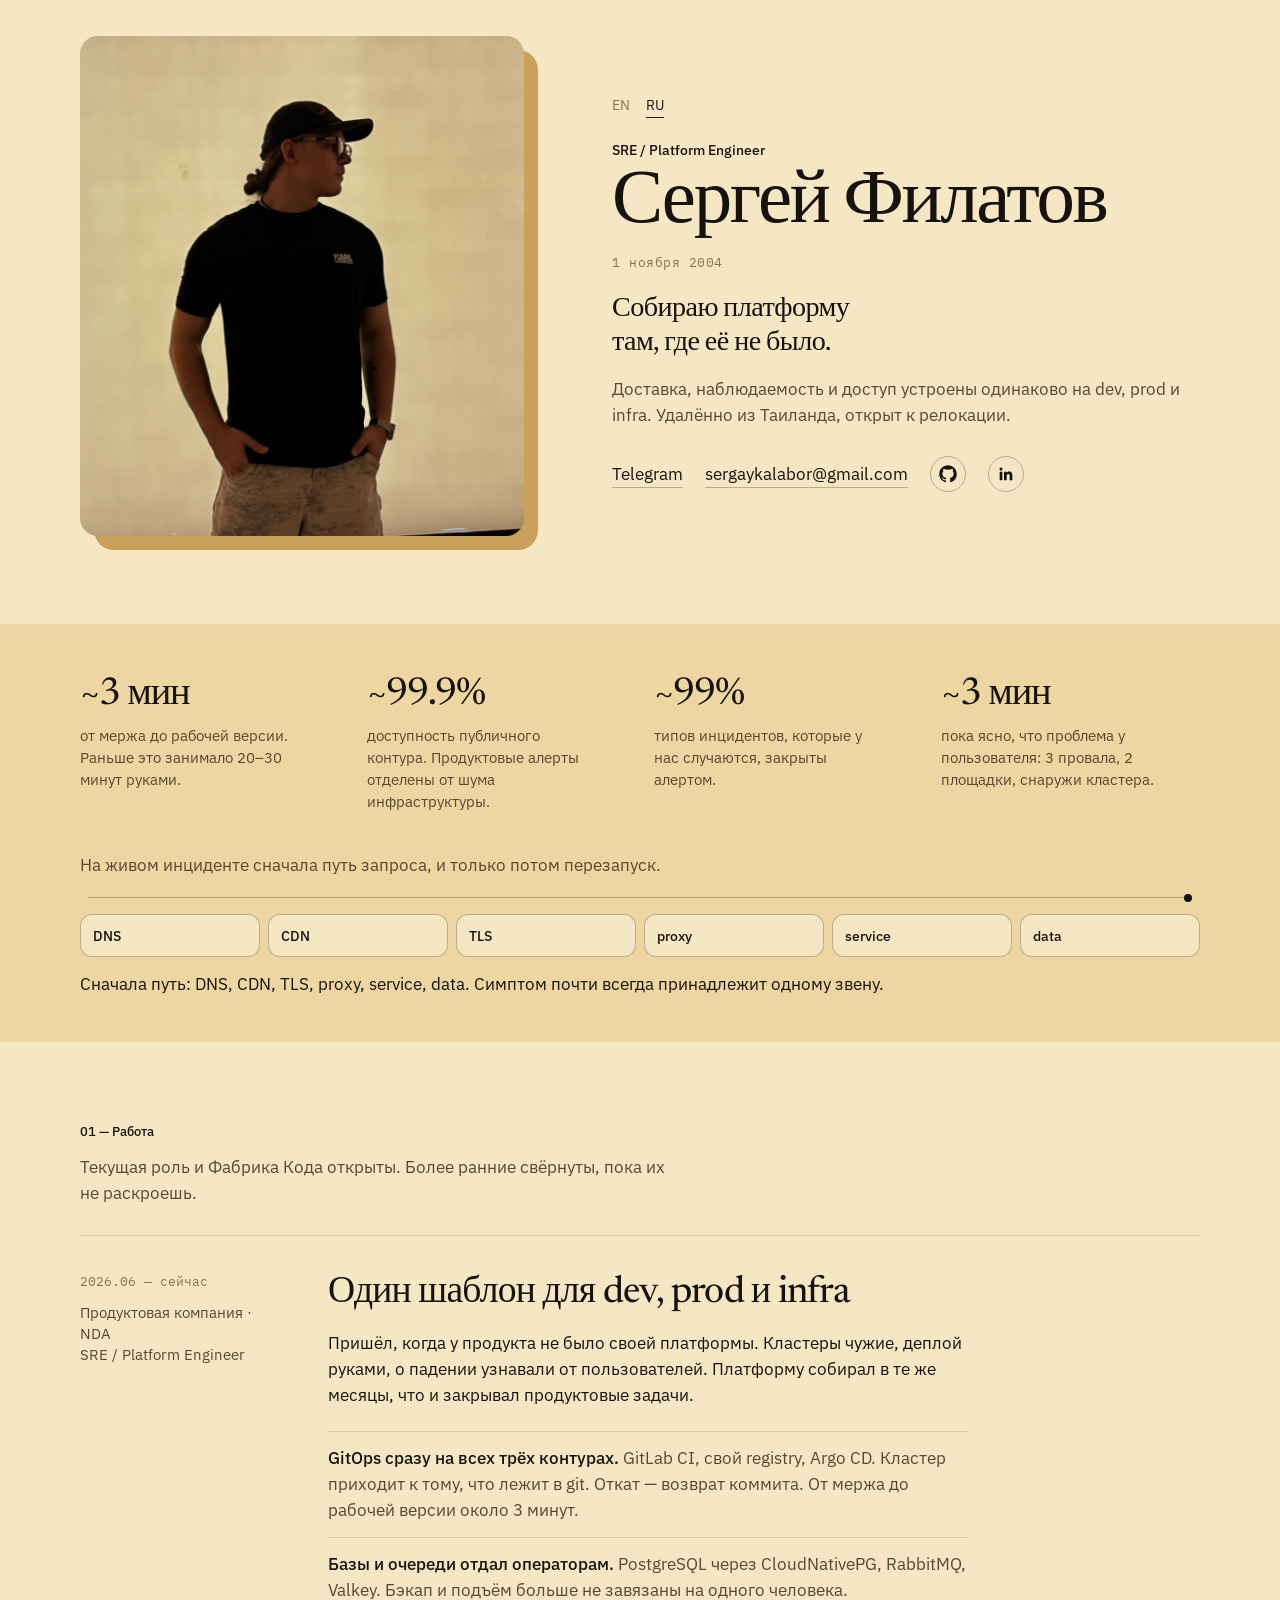
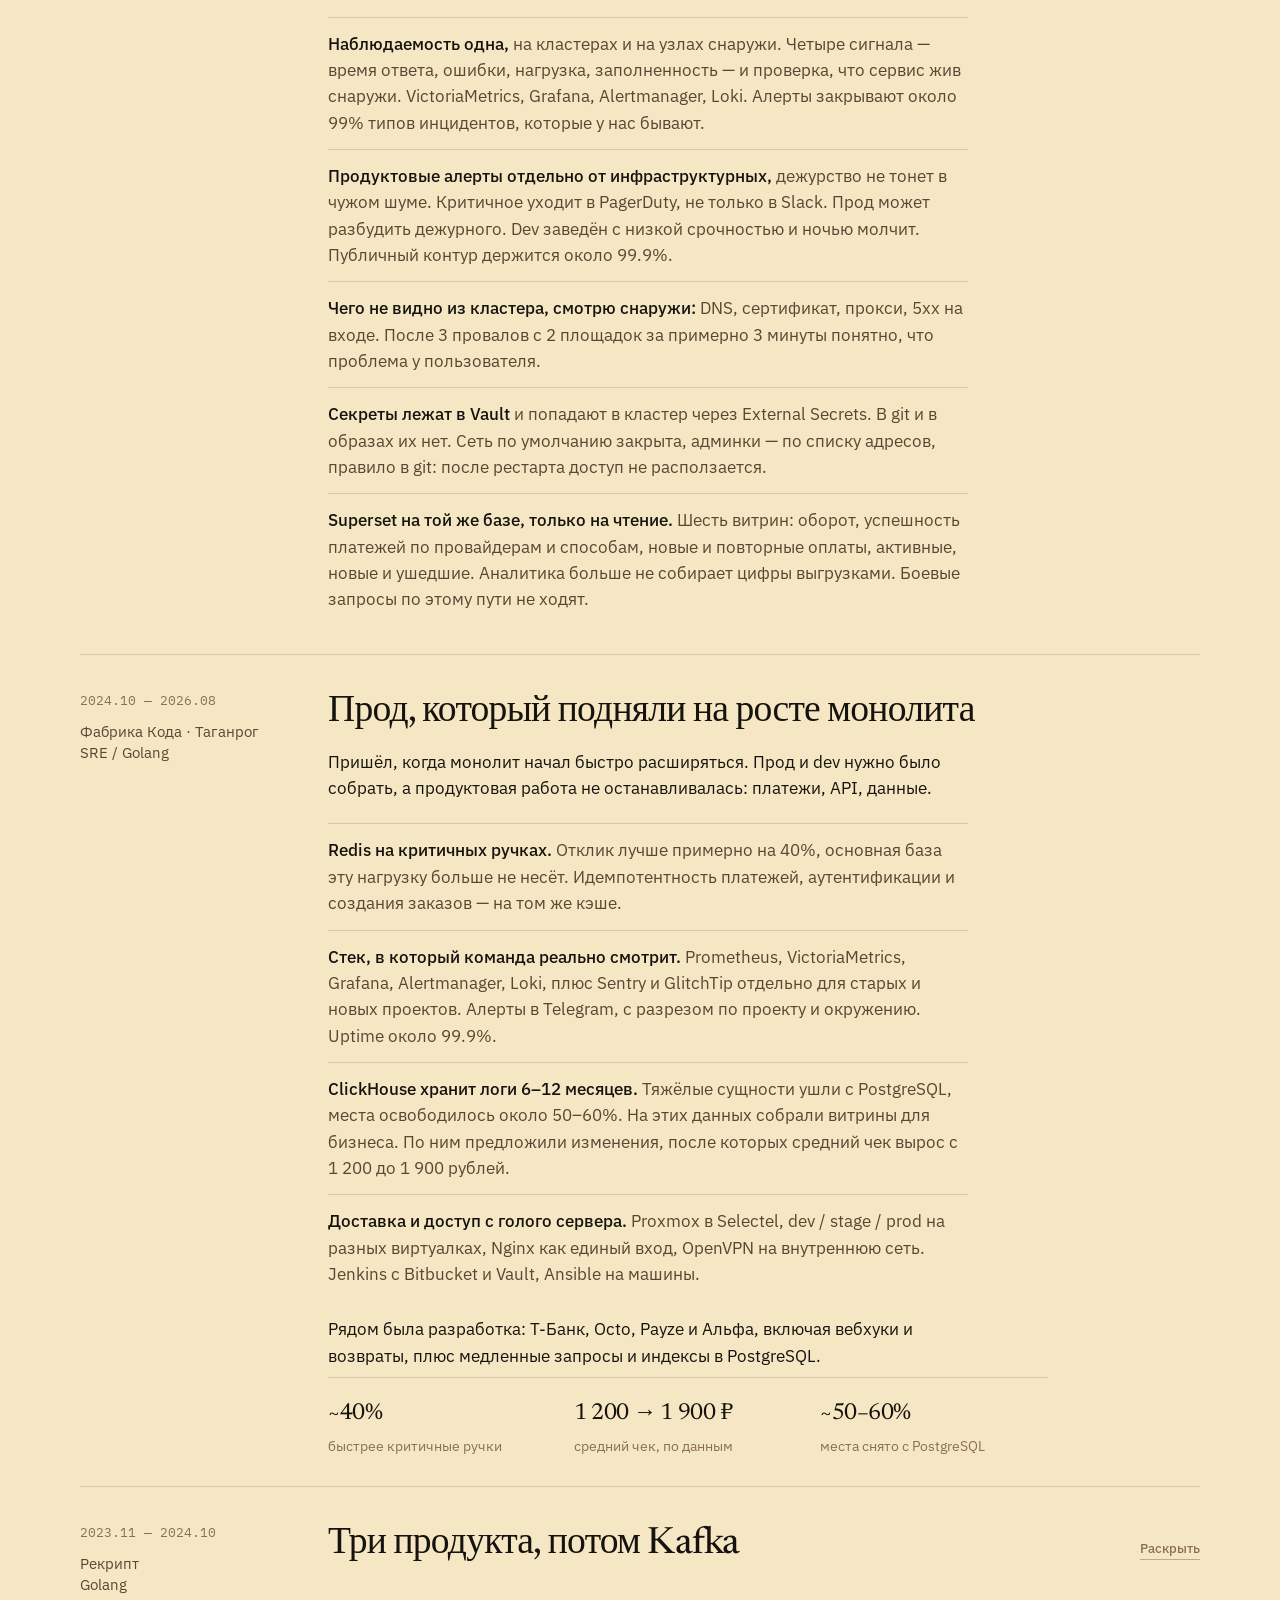
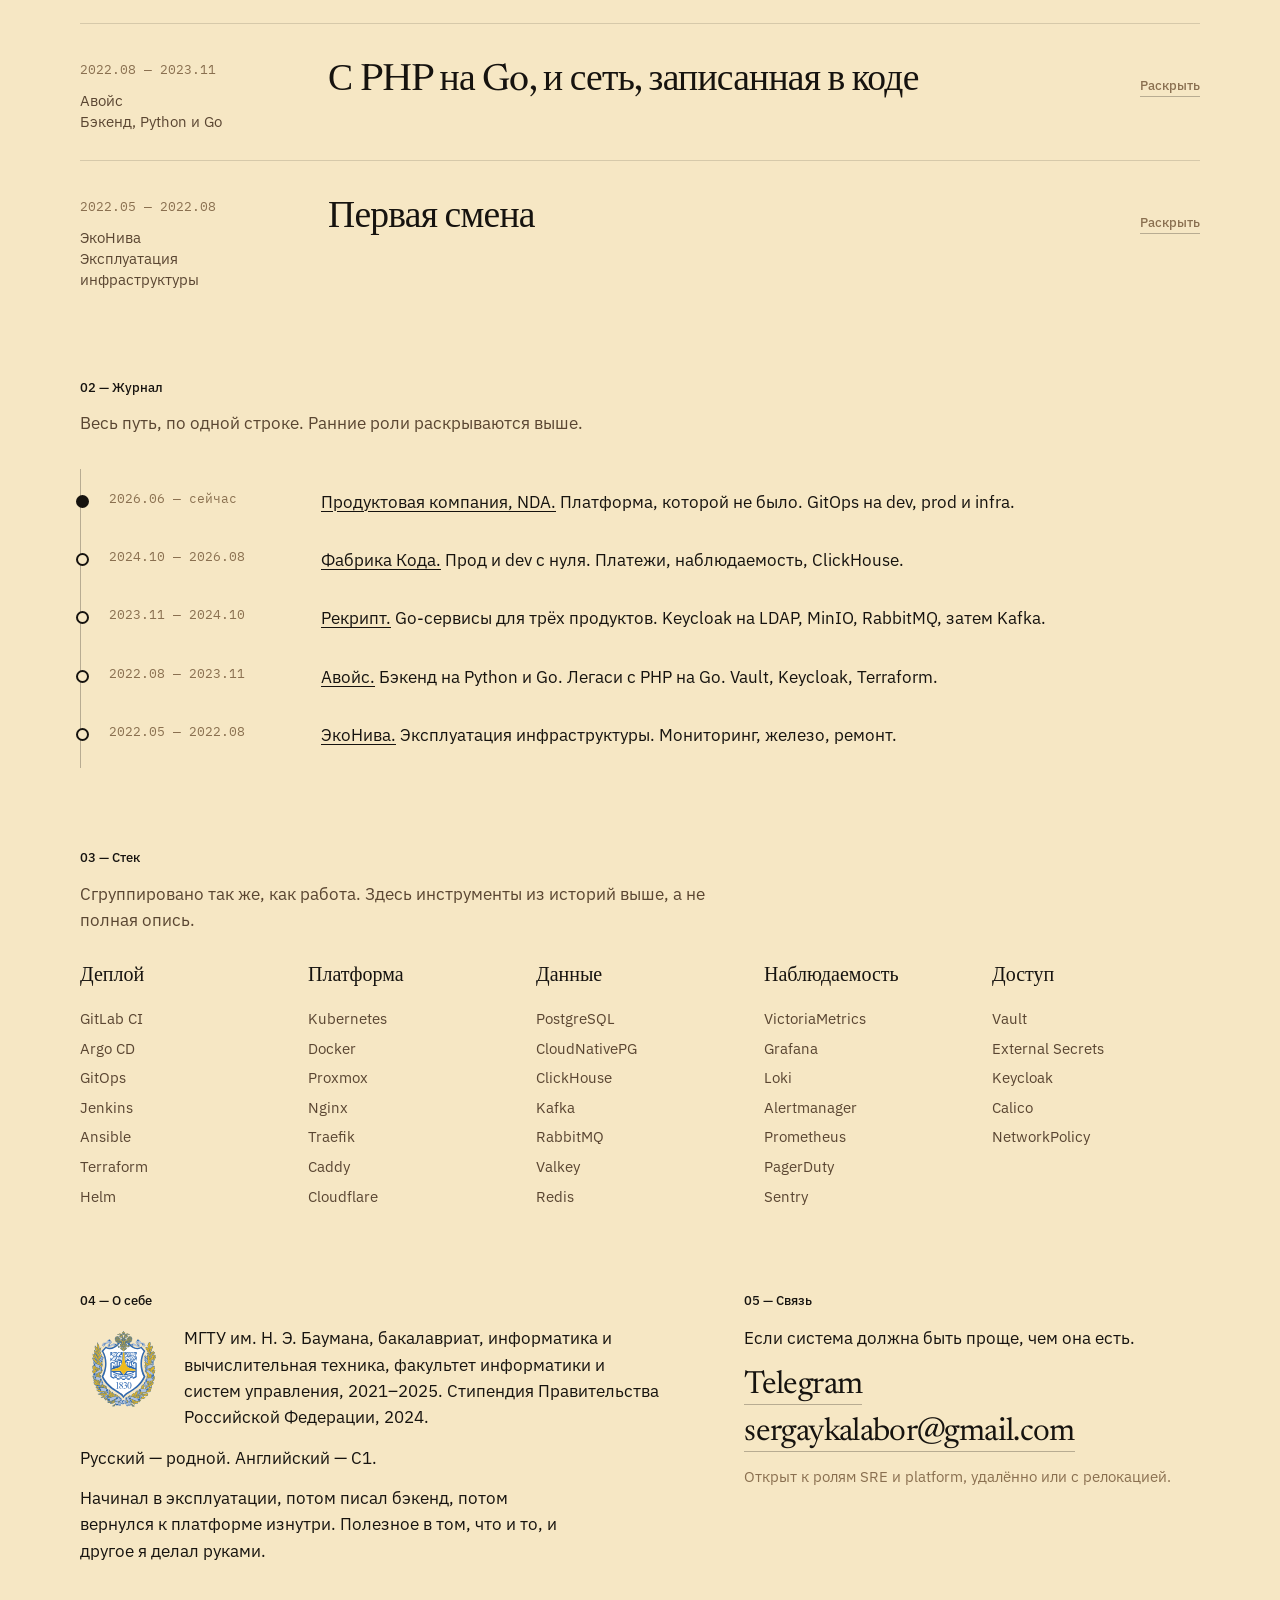
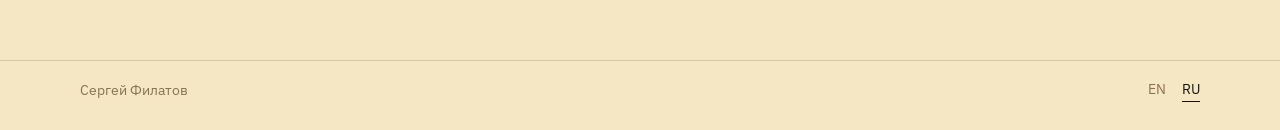
==== ru/index.html @ 4b96bc31 "feat: publish the personal site Replace the old tic-tac-toe page with the EN and RU landing." ====
<!DOCTYPE html>
<html lang="ru">
<head>
  <meta charset="utf-8">
  <meta name="viewport" content="width=device-width, initial-scale=1">
  <title>Сергей Филатов — SRE / Platform Engineer</title>
  <meta name="description" content="Сергей Филатов собирает платформу там, где её не было. Доставка, наблюдаемость и доступ устроены одинаково на dev, prod и infra.">
  <meta name="theme-color" content="#f6e7c4">
  <meta name="author" content="Сергей Филатов">
  <link rel="alternate" hreflang="ru" href="./">
  <link rel="alternate" hreflang="en" href="../">
  <link rel="alternate" hreflang="x-default" href="../">
  <meta property="og:title" content="Сергей Филатов — SRE / Platform Engineer">
  <meta property="og:description" content="Собираю платформу там, где её не было. Доставка, наблюдаемость и доступ устроены одинаково на dev, prod и infra.">
  <meta property="og:type" content="profile">
  <meta property="og:locale" content="ru_RU">
  <meta property="og:locale:alternate" content="en_US">
  <link rel="icon" href="../favicon.svg" type="image/svg+xml">
  <link rel="preconnect" href="https://fonts.googleapis.com">
  <link rel="preconnect" href="https://fonts.gstatic.com" crossorigin>
  <link href="https://fonts.googleapis.com/css2?family=IBM+Plex+Mono:wght@400;500&family=IBM+Plex+Sans:wght@400;500&family=Newsreader:opsz,wght@6..72,400;6..72,500&display=swap" rel="stylesheet">
  <link rel="stylesheet" href="../css/site.css">
  <script type="application/ld+json">
  {
    "@context": "https://schema.org",
    "@type": "Person",
    "name": "Сергей Филатов",
    "alternateName": "Sergei Filatov",
    "jobTitle": "SRE / Platform Engineer",
    "email": "mailto:sergaykalabor@gmail.com",
    "homeLocation": "Таиланд",
    "birthDate": "2004-11-01",
    "knowsLanguage": ["ru", "en"],
    "sameAs": [
      "https://t.me/Sergayka",
      "https://github.com/Sergayka",
      "https://www.linkedin.com/in/sergei-filatov-12a789446/"
    ],
    "alumniOf": {
      "@type": "CollegeOrUniversity",
      "name": "МГТУ им. Н. Э. Баумана"
    }
  }
  </script>
</head>
<body>
  <a class="skip" href="#content">К содержанию</a>

  <main id="content">
    <div class="wrap">
      <section class="hero">
        <figure class="portrait">
          <img src="../img/portrait.jpg" alt="Сергей Филатов" width="910" height="1024">
        </figure>
        <div class="intro">
          <nav class="locales" aria-label="Язык">
            <a href="../" hreflang="en" lang="en">EN</a>
            <a href="./" hreflang="ru" lang="ru" aria-current="page">RU</a>
          </nav>
          <p class="role">SRE / Platform Engineer</p>
          <h1>Сергей Филатов</h1>
          <p class="born">1 ноября 2004</p>
          <p class="sentence">Собираю платформу там, где её не было.</p>
          <p class="dek">Доставка, наблюдаемость и доступ устроены одинаково на dev, prod и infra. Удалённо из Таиланда, открыт к релокации.</p>
          <p class="hero-links">
            <a href="https://t.me/Sergayka" rel="me">Telegram</a>
            <a href="mailto:sergaykalabor@gmail.com" rel="me">sergaykalabor@gmail.com</a>
            <a class="icon-link" href="https://github.com/Sergayka" rel="me" aria-label="GitHub">
              <svg viewBox="0 0 24 24" width="20" height="20" aria-hidden="true"><path fill="currentColor" d="M12 1.5C6.2 1.5 1.5 6.2 1.5 12c0 4.64 3.01 8.57 7.18 9.96.53.1.72-.23.72-.51 0-.25-.01-1.08-.02-1.96-2.92.63-3.54-1.24-3.54-1.24-.48-1.21-1.17-1.53-1.17-1.53-.96-.65.07-.64.07-.64 1.06.07 1.62 1.09 1.62 1.09.94 1.61 2.47 1.15 3.07.88.1-.68.37-1.15.67-1.41-2.33-.27-4.78-1.17-4.78-5.19 0-1.15.41-2.09 1.08-2.82-.11-.27-.47-1.34.1-2.79 0 0 .89-.28 2.9 1.08a10.1 10.1 0 0 1 5.28 0c2.01-1.36 2.9-1.08 2.9-1.08.57 1.45.21 2.52.1 2.79.67.73 1.08 1.67 1.08 2.82 0 4.03-2.46 4.92-4.8 5.18.38.33.71.97.71 1.96 0 1.41-.01 2.55-.01 2.9 0 .28.19.61.73.5A10.52 10.52 0 0 0 22.5 12C22.5 6.2 17.8 1.5 12 1.5Z"/></svg>
            </a>
            <a class="icon-link" href="https://www.linkedin.com/in/sergei-filatov-12a789446/" rel="me" aria-label="LinkedIn">
              <svg viewBox="0 0 24 24" width="18" height="18" aria-hidden="true"><path fill="currentColor" d="M20.45 20.45h-3.55v-5.57c0-1.33-.03-3.04-1.85-3.04-1.85 0-2.14 1.45-2.14 2.94v5.67H9.35V9h3.41v1.56h.05c.48-.9 1.64-1.85 3.37-1.85 3.6 0 4.27 2.37 4.27 5.46v6.28zM5.34 7.43a2.06 2.06 0 1 1 0-4.13 2.06 2.06 0 0 1 0 4.13zM7.12 20.45H3.56V9h3.56v11.45z"/></svg>
            </a>
          </p>
        </div>
      </section>
    </div>

    <section class="band">
      <div class="wrap">
        <dl class="signals">
          <div>
            <dt>~3 мин</dt>
            <dd>от мержа до рабочей версии. Раньше это занимало 20–30 минут руками.</dd>
          </div>
          <div>
            <dt>~99.9%</dt>
            <dd>доступность публичного контура. Продуктовые алерты отделены от шума инфраструктуры.</dd>
          </div>
          <div>
            <dt>~99%</dt>
            <dd>типов инцидентов, которые у нас случаются, закрыты алертом.</dd>
          </div>
          <div>
            <dt>~3 мин</dt>
            <dd>пока ясно, что проблема у пользователя: 3 провала, 2 площадки, снаружи кластера.</dd>
          </div>
        </dl>

        <section class="path" data-rail aria-labelledby="path-label">
        <p class="path-label" id="path-label">На живом инциденте сначала путь запроса, и только потом перезапуск.</p>
        <div class="track" aria-hidden="true"><span class="packet"></span></div>
        <div class="hops">
          <button type="button" data-hop="Имя не резолвится или резолвится не туда.">DNS</button>
          <button type="button" data-hop="Кэш устарел, или файла на узле CDN не было.">CDN</button>
          <button type="button" data-hop="Сертификат, протокол или рукопожатие.">TLS</button>
          <button type="button" data-hop="5xx на входе, ещё до сервиса.">proxy</button>
          <button type="button" data-hop="Сам процесс.">service</button>
          <button type="button" data-hop="Запрос, диск или очередь.">data</button>
        </div>
        <p class="path-note" data-note data-default="Сначала путь: DNS, CDN, TLS, proxy, service, data. Симптом почти всегда принадлежит одному звену.">Сначала путь: DNS, CDN, TLS, proxy, service, data. Симптом почти всегда принадлежит одному звену.</p>
        </section>
      </div>
    </section>

    <div class="wrap">
      <section class="section" id="work" aria-labelledby="work-title">
        <h2 id="work-title">01 — Работа</h2>
        <p class="lead">Текущая роль и Фабрика Кода открыты. Более ранние свёрнуты, пока их не раскроешь.</p>

        <article class="case" id="platform">
          <div class="case-meta">
            <p class="case-index">2026.06 — сейчас</p>
            <p class="company">Продуктовая компания · NDA<br>SRE / Platform Engineer</p>
          </div>
          <div class="prose">
            <h3>Один шаблон для dev, prod и infra</h3>
            <p>Пришёл, когда у продукта не было своей платформы. Кластеры чужие, деплой руками, о падении узнавали от пользователей. Платформу собирал в те же месяцы, что и закрывал продуктовые задачи.</p>
            <ul class="outcomes">
              <li><strong>GitOps сразу на всех трёх контурах.</strong> GitLab CI, свой registry, Argo CD. Кластер приходит к тому, что лежит в git. Откат — возврат коммита. От мержа до рабочей версии около 3 минут.</li>
              <li><strong>Базы и очереди отдал операторам.</strong> PostgreSQL через CloudNativePG, RabbitMQ, Valkey. Бэкап и подъём больше не завязаны на одного человека.</li>
              <li><strong>Наблюдаемость одна,</strong> на кластерах и на узлах снаружи. Четыре сигнала — время ответа, ошибки, нагрузка, заполненность — и проверка, что сервис жив снаружи. VictoriaMetrics, Grafana, Alertmanager, Loki. Алерты закрывают около 99% типов инцидентов, которые у нас бывают.</li>
              <li><strong>Продуктовые алерты отдельно от инфраструктурных,</strong> дежурство не тонет в чужом шуме. Критичное уходит в PagerDuty, не только в Slack. Прод может разбудить дежурного. Dev заведён с низкой срочностью и ночью молчит. Публичный контур держится около 99.9%.</li>
              <li><strong>Чего не видно из кластера, смотрю снаружи:</strong> DNS, сертификат, прокси, 5xx на входе. После 3 провалов с 2 площадок за примерно 3 минуты понятно, что проблема у пользователя.</li>
              <li><strong>Секреты лежат в Vault</strong> и попадают в кластер через External Secrets. В git и в образах их нет. Сеть по умолчанию закрыта, админки — по списку адресов, правило в git: после рестарта доступ не расползается.</li>
              <li><strong>Superset на той же базе, только на чтение.</strong> Шесть витрин: оборот, успешность платежей по провайдерам и способам, новые и повторные оплаты, активные, новые и ушедшие. Аналитика больше не собирает цифры выгрузками. Боевые запросы по этому пути не ходят.</li>
            </ul>
          </div>
        </article>

        <article class="case" id="fabrika">
          <div class="case-meta">
            <p class="case-index">2024.10 — 2026.08</p>
            <p class="company">Фабрика Кода · Таганрог<br>SRE / Golang</p>
          </div>
          <div class="prose">
            <h3>Прод, который подняли на росте монолита</h3>
            <p>Пришёл, когда монолит начал быстро расширяться. Прод и dev нужно было собрать, а продуктовая работа не останавливалась: платежи, API, данные.</p>
              <ul class="outcomes">
                <li><strong>Redis на критичных ручках.</strong> Отклик лучше примерно на 40%, основная база эту нагрузку больше не несёт. Идемпотентность платежей, аутентификации и создания заказов — на том же кэше.</li>
                <li><strong>Стек, в который команда реально смотрит.</strong> Prometheus, VictoriaMetrics, Grafana, Alertmanager, Loki, плюс Sentry и GlitchTip отдельно для старых и новых проектов. Алерты в Telegram, с разрезом по проекту и окружению. Uptime около 99.9%.</li>
                <li><strong>ClickHouse хранит логи 6–12 месяцев.</strong> Тяжёлые сущности ушли с PostgreSQL, места освободилось около 50–60%. На этих данных собрали витрины для бизнеса. По ним предложили изменения, после которых средний чек вырос с 1&nbsp;200 до 1&nbsp;900 рублей.</li>
                <li><strong>Доставка и доступ с голого сервера.</strong> Proxmox в Selectel, dev / stage / prod на разных виртуалках, Nginx как единый вход, OpenVPN на внутреннюю сеть. Jenkins с Bitbucket и Vault, Ansible на машины.</li>
              </ul>
              <p>Рядом была разработка: Т-Банк, Octo, Payze и Альфа, включая вебхуки и возвраты, плюс медленные запросы и индексы в PostgreSQL.</p>
              <ul class="results">
                <li><b>~40%</b><span>быстрее критичные ручки</span></li>
                <li><b>1&nbsp;200 → 1&nbsp;900 ₽</b><span>средний чек, по данным</span></li>
                <li><b>~50–60%</b><span>места снято с PostgreSQL</span></li>
              </ul>
          </div>
        </article>

        <article class="case" id="rekript">
          <div class="case-meta">
            <p class="case-index">2023.11 — 2024.10</p>
            <p class="company">Рекрипт<br>Golang</p>
          </div>
          <details class="fold">
            <summary><h3>Три продукта, потом Kafka</h3></summary>
            <div class="prose">
              <p>Год на бэкенде трёх продуктов сразу. Сервисы были новые, и связь между ними пришлось растить вместе с нагрузкой.</p>
              <ul class="outcomes">
                <li><strong>REST API с нуля</strong> на Gin, сами сервисы на net/http. MongoDB и PostgreSQL, через миграции.</li>
                <li><strong>Keycloak на LDAP:</strong> партнёрам и филиалам нужен был свой доступ.</li>
                <li><strong>Docker, затем Kubernetes.</strong> Файлы и бинарники в MinIO.</li>
                <li><strong>Шина начиналась с RabbitMQ.</strong> С ростом продукта её перевели на Kafka.</li>
              </ul>
            </div>
          </details>
        </article>

        <article class="case" id="avoice">
          <div class="case-meta">
            <p class="case-index">2022.08 — 2023.11</p>
            <p class="company">Авойс<br>Бэкенд, Python и Go</p>
          </div>
          <details class="fold">
            <summary><h3>С PHP на Go, и сеть, записанная в коде</h3></summary>
            <div class="prose">
              <p>Бэкенд на проектах компании, и первый раз, когда инфраструктуру описали, а не собирали руками.</p>
              <ul class="outcomes">
                <li><strong>Django и FastAPI,</strong> и перевод легаси с PHP на Go.</li>
                <li><strong>С Redis на Valkey</strong> для кэша и очередей, где важна задержка. Быстрее примерно на 15%.</li>
                <li><strong>Vault для секретов. Keycloak</strong> как единый вход во внутренние инструменты: ELK, GitLab, Vault.</li>
                <li><strong>Grafana и Prometheus</strong> на проде и деве. Схема в Terraform: изолированные сети, балансировщик, горячий резерв.</li>
              </ul>
            </div>
          </details>
        </article>

        <article class="case" id="ekoniva">
          <div class="case-meta">
            <p class="case-index">2022.05 — 2022.08</p>
            <p class="company">ЭкоНива<br>Эксплуатация инфраструктуры</p>
          </div>
          <details class="fold">
            <summary><h3>Первая смена</h3></summary>
            <div class="prose">
              <p>Четыре месяца в эксплуатации, до бэкенда. Работа была про железо и мониторинг.</p>
              <ul class="outcomes">
                <li><strong>Смотрел за инфраструктурой</strong> и разбирал, что именно ломается.</li>
                <li><strong>Обслуживал оборудование,</strong> поднимал его после сбоев и участвовал в проектах модернизации.</li>
              </ul>
            </div>
          </details>
        </article>
      </section>

      <section class="section" id="record" aria-labelledby="record-title">
        <h2 id="record-title">02 — Журнал</h2>
        <p class="lead">Весь путь, по одной строке. Ранние роли раскрываются выше.</p>
        <ol class="log">
          <li class="now">
            <time datetime="2026-06">2026.06 — сейчас</time>
            <p><a href="#platform">Продуктовая компания, NDA.</a> Платформа, которой не было. GitOps на dev, prod и infra.</p>
          </li>
          <li>
            <time datetime="2024-10">2024.10 — 2026.08</time>
            <p><a href="#fabrika">Фабрика Кода.</a> Прод и dev с нуля. Платежи, наблюдаемость, ClickHouse.</p>
          </li>
          <li>
            <time datetime="2023-11">2023.11 — 2024.10</time>
            <p><a href="#rekript">Рекрипт.</a> Go-сервисы для трёх продуктов. Keycloak на LDAP, MinIO, RabbitMQ, затем Kafka.</p>
          </li>
          <li>
            <time datetime="2022-08">2022.08 — 2023.11</time>
            <p><a href="#avoice">Авойс.</a> Бэкенд на Python и Go. Легаси с PHP на Go. Vault, Keycloak, Terraform.</p>
          </li>
          <li>
            <time datetime="2022-05">2022.05 — 2022.08</time>
            <p><a href="#ekoniva">ЭкоНива.</a> Эксплуатация инфраструктуры. Мониторинг, железо, ремонт.</p>
          </li>
        </ol>
      </section>

      <section class="section" id="stack" aria-labelledby="stack-title">
        <h2 id="stack-title">03 — Стек</h2>
        <p class="lead">Сгруппировано так же, как работа. Здесь инструменты из историй выше, а не полная опись.</p>
        <div class="planes">
          <div>
            <h3>Деплой</h3>
            <ul>
              <li>GitLab CI</li>
              <li>Argo CD</li>
              <li>GitOps</li>
              <li>Jenkins</li>
              <li>Ansible</li>
              <li>Terraform</li>
              <li>Helm</li>
            </ul>
          </div>
          <div>
            <h3>Платформа</h3>
            <ul>
              <li>Kubernetes</li>
              <li>Docker</li>
              <li>Proxmox</li>
              <li>Nginx</li>
              <li>Traefik</li>
              <li>Caddy</li>
              <li>Cloudflare</li>
            </ul>
          </div>
          <div>
            <h3>Данные</h3>
            <ul>
              <li>PostgreSQL</li>
              <li>CloudNativePG</li>
              <li>ClickHouse</li>
              <li>Kafka</li>
              <li>RabbitMQ</li>
              <li>Valkey</li>
              <li>Redis</li>
            </ul>
          </div>
          <div>
            <h3>Наблюдаемость</h3>
            <ul>
              <li>VictoriaMetrics</li>
              <li>Grafana</li>
              <li>Loki</li>
              <li>Alertmanager</li>
              <li>Prometheus</li>
              <li>PagerDuty</li>
              <li>Sentry</li>
            </ul>
          </div>
          <div>
            <h3>Доступ</h3>
            <ul>
              <li>Vault</li>
              <li>External Secrets</li>
              <li>Keycloak</li>
              <li>Calico</li>
              <li>NetworkPolicy</li>
            </ul>
          </div>
        </div>
      </section>

      <section class="section split" id="about">
        <div class="about">
          <h2>04 — О себе</h2>
          <div class="school">
            <img src="../img/bmstu.svg" alt="" width="88" height="88">
            <p>МГТУ им. Н. Э. Баумана, бакалавриат, информатика и вычислительная техника, факультет информатики и систем управления, 2021–2025. Стипендия Правительства Российской Федерации, 2024.</p>
          </div>
          <p>Русский — родной. Английский — C1.</p>
          <p>Начинал в эксплуатации, потом писал бэкенд, потом вернулся к платформе изнутри. Полезное в том, что и то, и другое я делал руками.</p>
        </div>
        <div class="contact" id="contact">
          <h2>05 — Связь</h2>
          <p>Если система должна быть проще, чем она есть.</p>
          <p class="contact-links">
            <a href="https://t.me/Sergayka" rel="me">Telegram</a>
            <a href="mailto:sergaykalabor@gmail.com" rel="me">sergaykalabor@gmail.com</a>
          </p>
          <p class="quiet">Открыт к ролям SRE и platform, удалённо или с релокацией.</p>
        </div>
      </section>
    </div>
  </main>

  <footer class="foot">
    <div class="wrap foot-inner">
      <span>Сергей Филатов</span>
      <nav class="locales" aria-label="Язык">
        <a href="../" hreflang="en" lang="en">EN</a>
        <a href="./" hreflang="ru" lang="ru" aria-current="page">RU</a>
      </nav>
    </div>
  </footer>
  <script src="../js/site.js"></script>
</body>
</html>
---- css/site.css ----
:root {
  --bg: #f6e7c4;
  --band: #edd6a2;
  --ink: #16130f;
  --secondary: #5a4632;
  --tertiary: #8a7050;
  --line: rgba(22, 19, 15, 0.14);
  --line-strong: rgba(22, 19, 15, 0.28);
  --accent: #16130f;
  --accent-soft: #f3d48a;
  --shadow: #c9a15a;
  --serif: "Newsreader", "Iowan Old Style", Palatino, Georgia, serif;
  --sans: "IBM Plex Sans", "Segoe UI", sans-serif;
  --mono: "IBM Plex Mono", ui-monospace, "SF Mono", Menlo, monospace;
  --pad: clamp(20px, 4vw, 48px);
  --measure: 64ch;
  color-scheme: light;
}

* { box-sizing: border-box; }

html { scroll-behavior: smooth; }

body {
  margin: 0;
  background: var(--bg);
  color: var(--ink);
  font-family: var(--sans);
  font-size: 17px;
  line-height: 1.55;
  text-rendering: optimizeLegibility;
  -webkit-font-smoothing: antialiased;
}

::selection {
  background: #e7c56e;
  color: var(--ink);
}

img { max-width: 100%; }

a {
  color: inherit;
  text-decoration-thickness: 1px;
  text-underline-offset: 0.18em;
}

:focus-visible {
  outline: 2px solid var(--accent);
  outline-offset: 3px;
}

.skip {
  position: absolute;
  width: 1px;
  height: 1px;
  padding: 0;
  margin: -1px;
  overflow: hidden;
  clip: rect(0, 0, 0, 0);
  white-space: nowrap;
  border: 0;
}

.skip:focus,
.skip:focus-visible {
  position: fixed;
  top: 12px;
  left: 16px;
  z-index: 5;
  width: auto;
  height: auto;
  margin: 0;
  padding: 8px 12px;
  overflow: visible;
  clip: auto;
  background: var(--ink);
  color: var(--bg);
  text-decoration: none;
}

.wrap {
  width: min(1120px, calc(100% - 2 * var(--pad)));
  margin-inline: auto;
}

.hero {
  display: grid;
  grid-template-columns: minmax(280px, 460px) minmax(0, 1fr);
  gap: 40px 72px;
  align-items: center;
  padding: 36px 0 72px;
}

.portrait {
  margin: 0 16px 16px 0;
  position: relative;
}

.portrait::before {
  content: "";
  position: absolute;
  z-index: 0;
  inset: 14px -14px -14px 14px;
  background: var(--shadow);
  border-radius: 20px;
}

.portrait img {
  position: relative;
  z-index: 1;
  display: block;
  width: 100%;
  height: auto;
  border-radius: 18px;
}

.locales {
  display: flex;
  gap: 16px;
  font-size: 14px;
}

.locales a {
  color: var(--tertiary);
  text-decoration: none;
}

.locales a[aria-current="page"] {
  color: var(--accent);
  border-bottom: 1px solid var(--accent);
}

.role {
  margin: 22px 0 0;
  color: var(--accent);
  font-size: 14px;
  font-weight: 500;
}

h1 {
  margin: 6px 0 0;
  font-family: var(--serif);
  font-weight: 500;
  font-size: clamp(3.1rem, 6vw, 5.2rem);
  line-height: 0.96;
  letter-spacing: -0.03em;
  text-wrap: balance;
}

.born {
  margin: 12px 0 0;
  color: var(--tertiary);
  font-family: var(--mono);
  font-size: 0.82rem;
  letter-spacing: 0.04em;
}

.born + .sentence { margin-top: 18px; }

.sentence {
  max-width: 16em;
  margin: 22px 0 0;
  font-family: var(--serif);
  font-size: clamp(1.45rem, 2.2vw, 1.9rem);
  line-height: 1.22;
  letter-spacing: -0.02em;
  text-wrap: balance;
}

.dek {
  max-width: 38rem;
  margin: 16px 0 0;
  color: var(--secondary);
  font-size: 1.05rem;
  text-wrap: pretty;
}

.hero-links {
  display: flex;
  flex-wrap: wrap;
  align-items: center;
  gap: 10px 22px;
  margin: 28px 0 0;
}

.hero-links a {
  color: var(--accent);
  text-decoration: none;
  border-bottom: 1px solid var(--line-strong);
}

.hero-links a:hover { border-bottom-color: var(--accent); }

.hero-links a.icon-link {
  display: inline-flex;
  align-items: center;
  justify-content: center;
  width: 36px;
  height: 36px;
  border: 1px solid var(--line-strong);
  border-radius: 50%;
  color: var(--ink);
}

.hero-links a.icon-link:hover {
  background: var(--ink);
  border-color: var(--ink);
  color: var(--bg);
}

.band {
  background: var(--band);
  padding: 52px 0 44px;
}

.signals {
  display: grid;
  grid-template-columns: repeat(4, minmax(0, 1fr));
  gap: 28px;
  margin: 0;
}

.signals dt {
  font-family: var(--serif);
  font-size: clamp(1.8rem, 3vw, 2.4rem);
  font-weight: 450;
  letter-spacing: -0.03em;
  line-height: 1;
}

.signals dd {
  margin: 10px 0 0;
  max-width: 26ch;
  color: var(--secondary);
  font-size: 0.95rem;
  line-height: 1.45;
}

.path { margin-top: 40px; }

.path-label {
  margin: 0 0 16px;
  max-width: 40rem;
  color: var(--secondary);
}

.track {
  position: relative;
  height: 8px;
  margin: 0 8px 12px;
}

.track::before {
  content: "";
  position: absolute;
  left: 0;
  right: 0;
  top: 3px;
  height: 1px;
  background: var(--line-strong);
}

.packet {
  position: absolute;
  top: 0;
  left: 0;
  width: 8px;
  height: 8px;
  border-radius: 50%;
  background: var(--accent);
}

.hops {
  display: grid;
  grid-template-columns: repeat(6, minmax(0, 1fr));
  gap: 8px;
}

.hops button {
  appearance: none;
  text-align: left;
  background: var(--bg);
  color: var(--ink);
  border: 1px solid var(--line-strong);
  border-radius: 12px;
  padding: 12px 12px 11px;
  font-family: var(--sans);
  font-size: 14px;
  font-weight: 500;
  cursor: pointer;
}

.hops button:hover,
.hops button[aria-pressed="true"] {
  background: var(--accent-soft);
  border-color: var(--accent);
  color: var(--accent);
}

.path-note {
  min-height: 1.5em;
  margin: 14px 0 0;
  color: var(--ink);
}

.section { padding: 80px 0 0; }

.section h2 {
  margin: 0;
  color: var(--accent);
  font-family: var(--sans);
  font-size: 13px;
  font-weight: 500;
}

.lead {
  max-width: var(--measure);
  margin: 12px 0 0;
  color: var(--secondary);
  text-wrap: pretty;
}

.case {
  display: grid;
  grid-template-columns: 200px minmax(0, 1fr);
  gap: 28px 48px;
  padding: 36px 0 8px;
  margin-top: 28px;
  border-top: 1px solid var(--line);
  scroll-margin-top: 24px;
}

.case + .case { margin-top: 20px; }

.case-meta {
  position: sticky;
  top: 24px;
  align-self: start;
}

.case-index,
.case-meta p {
  margin: 0;
  color: var(--tertiary);
  font-family: var(--mono);
  font-size: 13px;
}

.case-meta .company {
  margin-top: 10px;
  color: var(--secondary);
  font-family: var(--sans);
  font-size: 15px;
  line-height: 1.4;
}

.case h3 {
  margin: 0;
  font-family: var(--serif);
  font-weight: 450;
  font-size: clamp(1.8rem, 3vw, 2.35rem);
  letter-spacing: -0.02em;
  line-height: 1.12;
  text-wrap: balance;
}

.fold summary {
  display: flex;
  align-items: baseline;
  justify-content: space-between;
  gap: 16px 24px;
  cursor: pointer;
  list-style: none;
}

.fold summary::-webkit-details-marker { display: none; }
.fold summary::marker { content: ""; }

.fold summary h3 {
  flex: 1;
  min-width: 0;
}

.fold summary::after {
  content: "Show";
  flex: none;
  font-family: var(--sans);
  font-size: 13px;
  font-weight: 500;
  letter-spacing: 0;
  color: var(--tertiary);
  border-bottom: 1px solid var(--line-strong);
}

.fold[open] summary::after { content: "Hide"; }

html[lang="ru"] .fold summary::after { content: "Раскрыть"; }
html[lang="ru"] .fold[open] summary::after { content: "Скрыть"; }

.fold .prose { padding-top: 4px; }

.case .prose p {
  margin: 16px 0 0;
  max-width: var(--measure);
  text-wrap: pretty;
}

.outcomes {
  margin: 22px 0 0;
  padding: 0;
  list-style: none;
  max-width: var(--measure);
}

.outcomes li {
  padding: 13px 0;
  border-top: 1px solid var(--line);
  color: var(--secondary);
  text-wrap: pretty;
}

.outcomes strong {
  color: var(--ink);
  font-weight: 500;
}

.results {
  display: grid;
  grid-template-columns: repeat(3, minmax(0, 1fr));
  gap: 18px;
  margin: 8px 0 0;
  padding: 18px 0 0;
  max-width: 720px;
  border-top: 1px solid var(--line);
  list-style: none;
}

.results b {
  display: block;
  font-family: var(--serif);
  font-weight: 450;
  font-size: 1.45rem;
  letter-spacing: -0.02em;
}

.results span {
  display: block;
  margin-top: 4px;
  color: var(--tertiary);
  font-size: 0.88rem;
}

.log {
  list-style: none;
  margin: 32px 0 0;
  padding: 4px 0 4px 28px;
  border-left: 1px solid var(--line-strong);
}

.log li {
  position: relative;
  display: grid;
  grid-template-columns: 12rem minmax(0, 1fr);
  gap: 20px;
  padding: 16px 0;
  scroll-margin-top: 24px;
}

.log li::before {
  content: "";
  position: absolute;
  left: -33px;
  top: 22px;
  width: 9px;
  height: 9px;
  border-radius: 50%;
  background: var(--bg);
  border: 2px solid var(--accent);
}

.log .now::before { background: var(--accent); }

.log time {
  font-family: var(--mono);
  font-size: 13px;
  color: var(--tertiary);
}

.log p { margin: 0; text-wrap: pretty; }

.log a { color: var(--accent); }

.planes {
  display: grid;
  grid-template-columns: repeat(5, minmax(0, 1fr));
  gap: 28px 20px;
  margin-top: 28px;
}

.planes h3 {
  margin: 0;
  font-family: var(--serif);
  font-size: 1.25rem;
  font-weight: 450;
}

.planes ul {
  list-style: none;
  margin: 12px 0 0;
  padding: 0;
}

.planes li {
  padding: 3px 0;
  color: var(--secondary);
  font-size: 0.95rem;
}

.split {
  display: grid;
  grid-template-columns: 1.15fr 0.85fr;
  gap: 48px;
  align-items: start;
  padding-bottom: 24px;
}

.about p,
.contact p { margin: 14px 0 0; }

.about p { max-width: 48ch; text-wrap: pretty; }

.school {
  display: flex;
  align-items: flex-start;
  gap: 16px;
  margin-top: 14px;
}

.school img {
  width: 88px;
  height: 88px;
  flex: none;
}

.school p { margin: 0; }

.contact-links {
  display: flex;
  flex-direction: column;
  align-items: flex-start;
  gap: 8px;
  margin-top: 16px;
  font-family: var(--serif);
  font-size: clamp(1.6rem, 3vw, 2rem);
  letter-spacing: -0.02em;
  line-height: 1.2;
}

.contact-links a {
  color: var(--accent);
  text-decoration: none;
  border-bottom: 1px solid var(--line-strong);
}

.contact-links a:hover { border-bottom-color: var(--accent); }

.quiet {
  color: var(--tertiary);
  font-size: 0.92rem;
}

.foot {
  margin-top: 72px;
  border-top: 1px solid var(--line);
}

.foot-inner {
  display: flex;
  justify-content: space-between;
  gap: 16px;
  align-items: center;
  padding: 18px 0 28px;
  color: var(--tertiary);
  font-size: 14px;
}

.foot .locales a { color: var(--tertiary); }
.foot .locales a[aria-current="page"] { color: var(--accent); }

@media (prefers-reduced-motion: no-preference) {
  .portrait img,
  .intro h1,
  .intro .sentence {
    animation: rise 0.7s ease both;
  }

  .intro .sentence { animation-delay: 0.08s; }

  .packet {
    animation: run 2.4s cubic-bezier(0.4, 0, 0.2, 1) 0.3s forwards;
  }
}

@media (prefers-reduced-motion: reduce) {
  html { scroll-behavior: auto; }
  .packet { left: 100%; transform: translateX(-100%); }
}

@keyframes rise {
  from { opacity: 0; transform: translateY(10px); }
  to { opacity: 1; transform: none; }
}

@keyframes run {
  from { left: 0; transform: translateX(0); }
  to { left: 100%; transform: translateX(-100%); }
}

@media (max-width: 980px) {
  .planes { grid-template-columns: 1fr 1fr; }
  .split { grid-template-columns: 1fr; gap: 48px; }
  .hops { grid-template-columns: repeat(3, minmax(0, 1fr)); }
  .track { display: none; }
}

@media (max-width: 800px) {
  .hero {
    grid-template-columns: 1fr;
    gap: 28px;
    padding: 20px 0 48px;
  }

  .portrait { max-width: 320px; }
  .portrait::before { inset: 12px -10px -12px 10px; }

  .signals,
  .results { grid-template-columns: 1fr 1fr; }

  .case,
  .log li { grid-template-columns: 1fr; gap: 8px; }

  .case-meta { position: static; }
  .section { padding-top: 56px; }
}

@media (max-width: 560px) {
  .planes { grid-template-columns: 1fr; }
  .foot-inner { flex-direction: column; align-items: flex-start; }
}

@media print {
  body { background: #fff; }
  .portrait::before { display: none; }
  a { text-decoration: underline; }
}
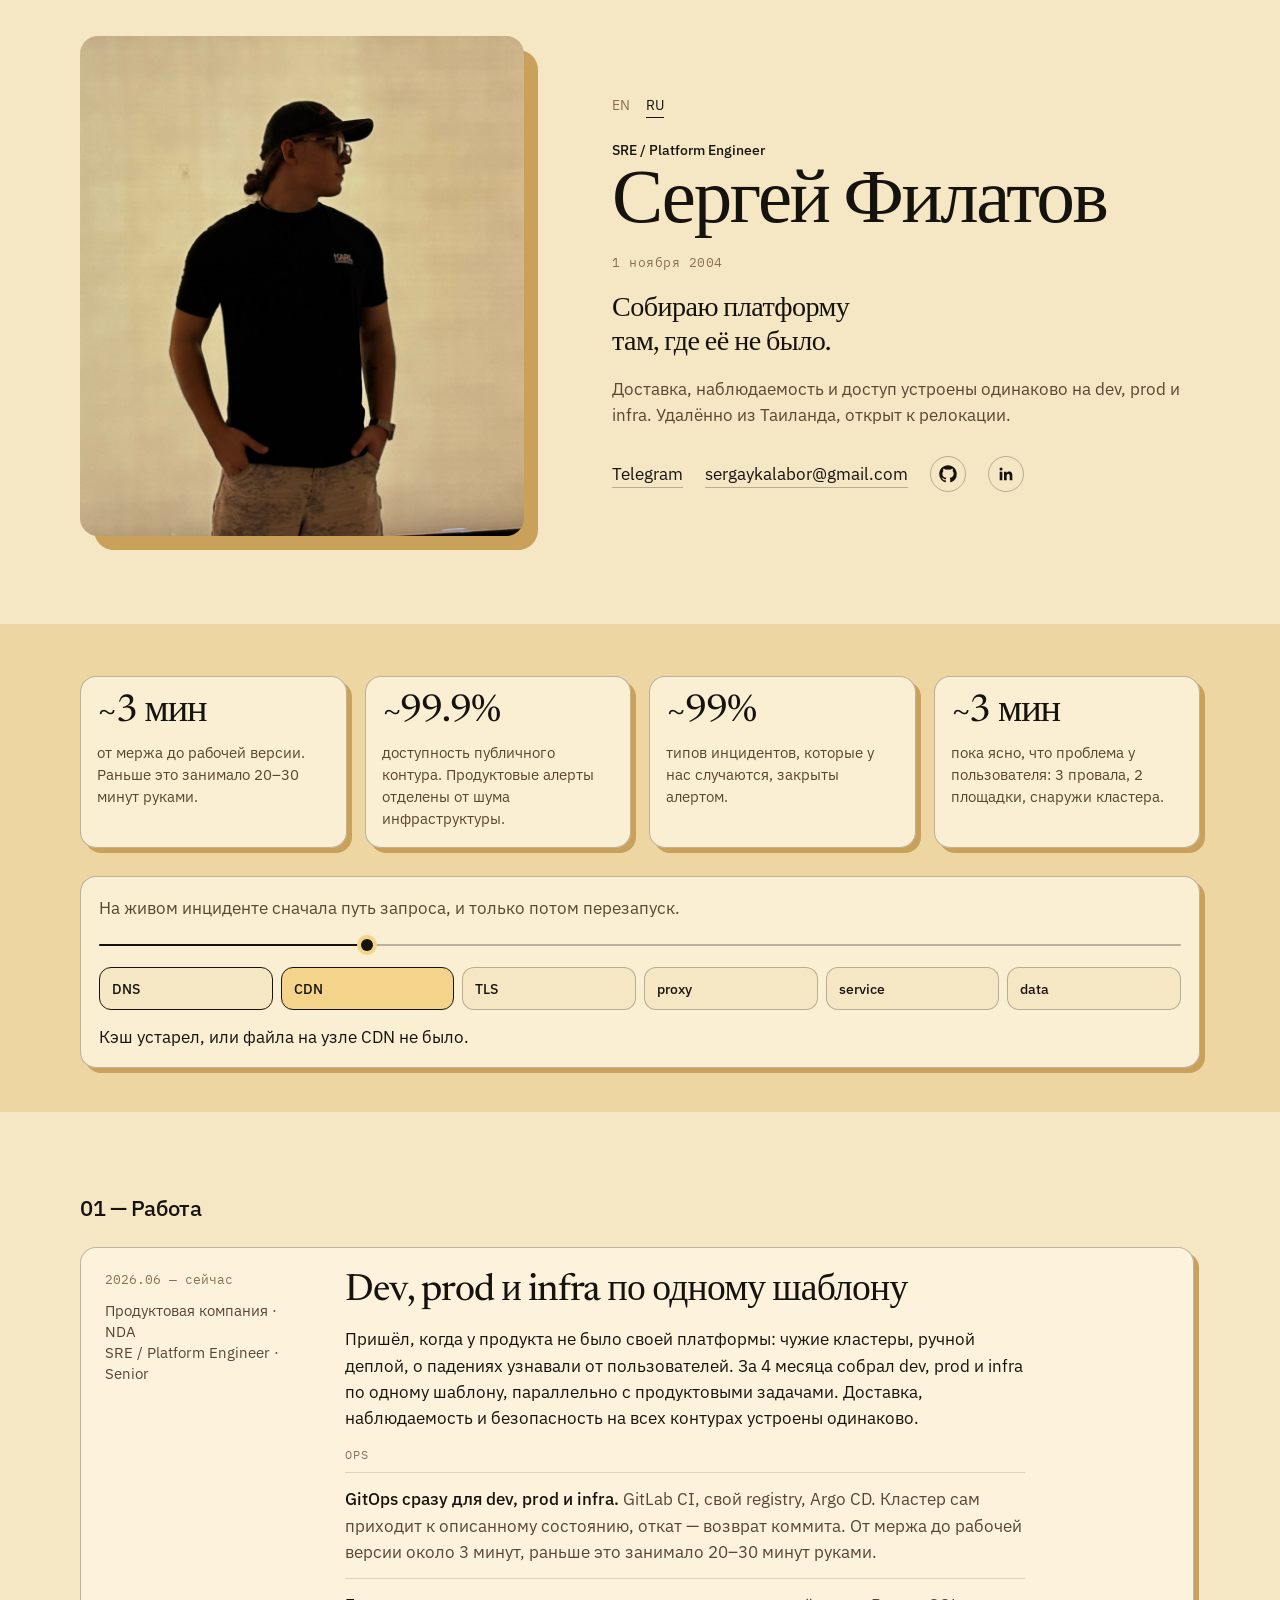
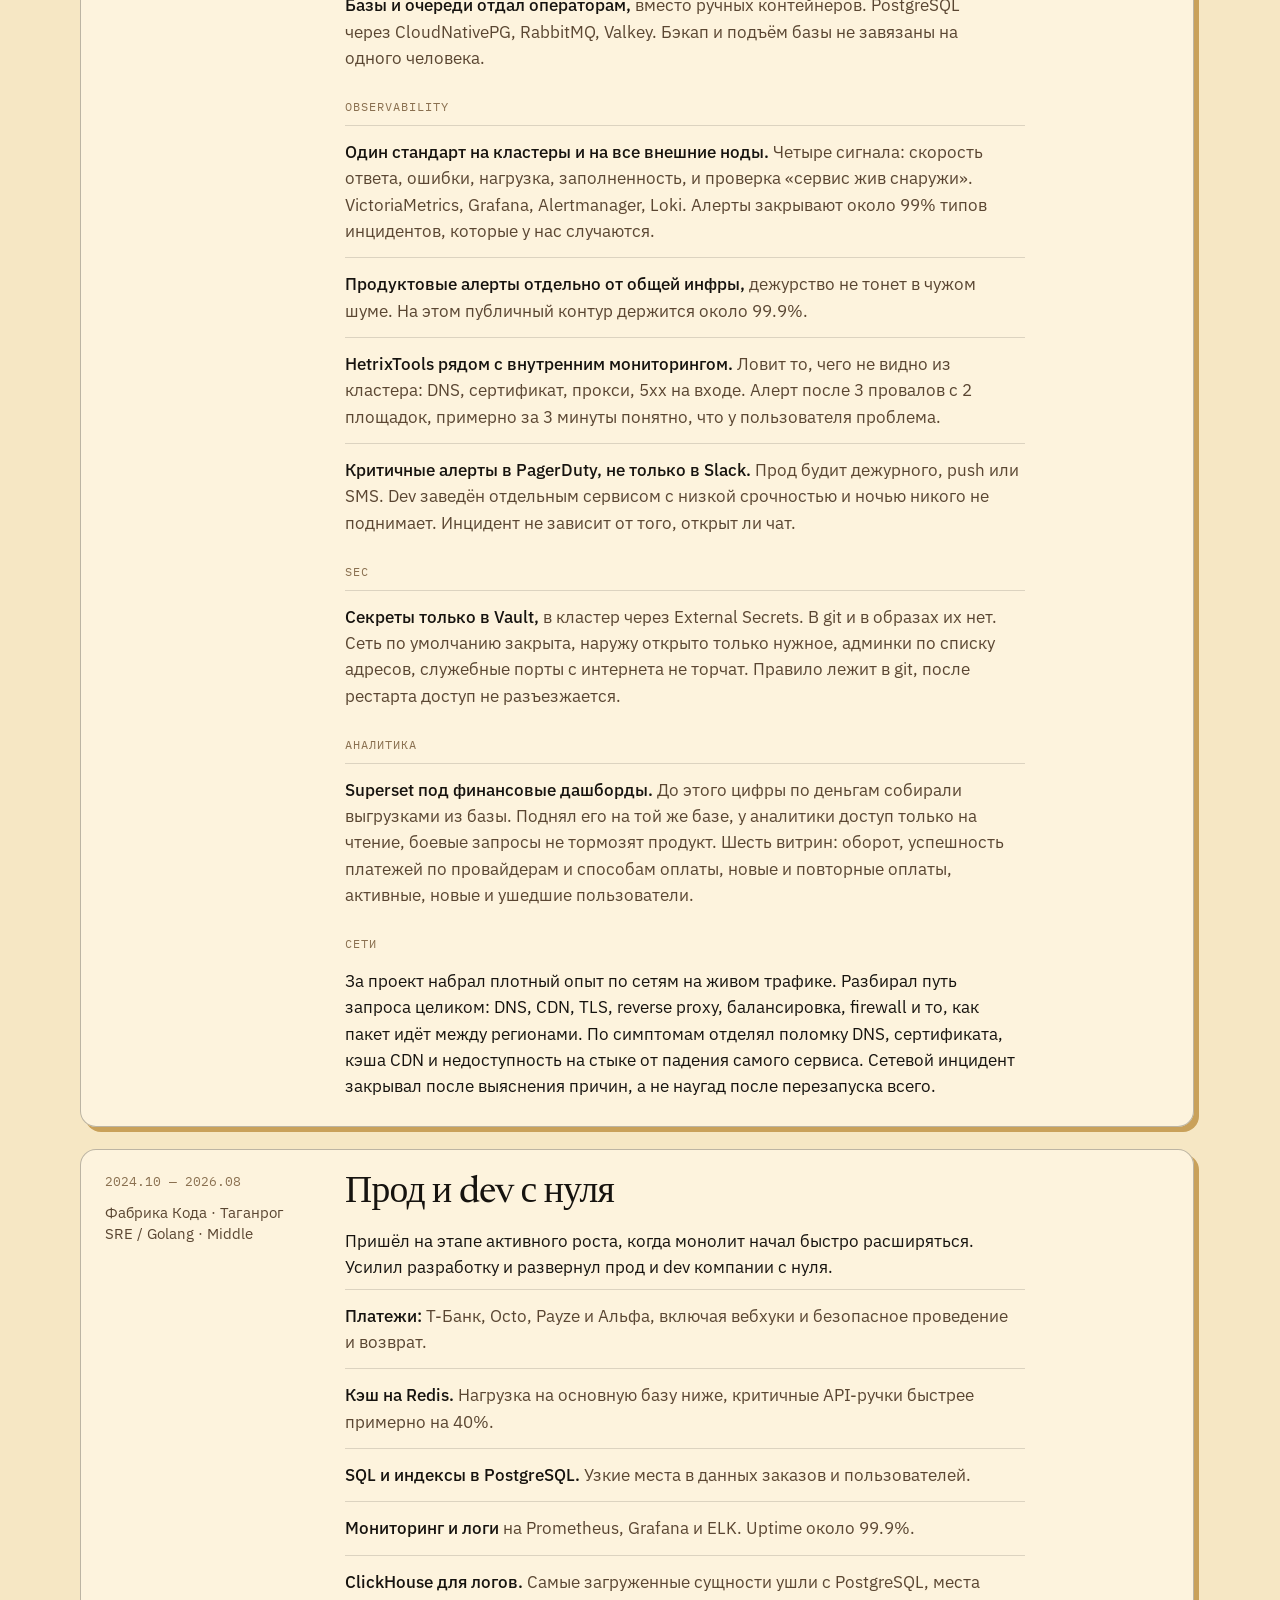
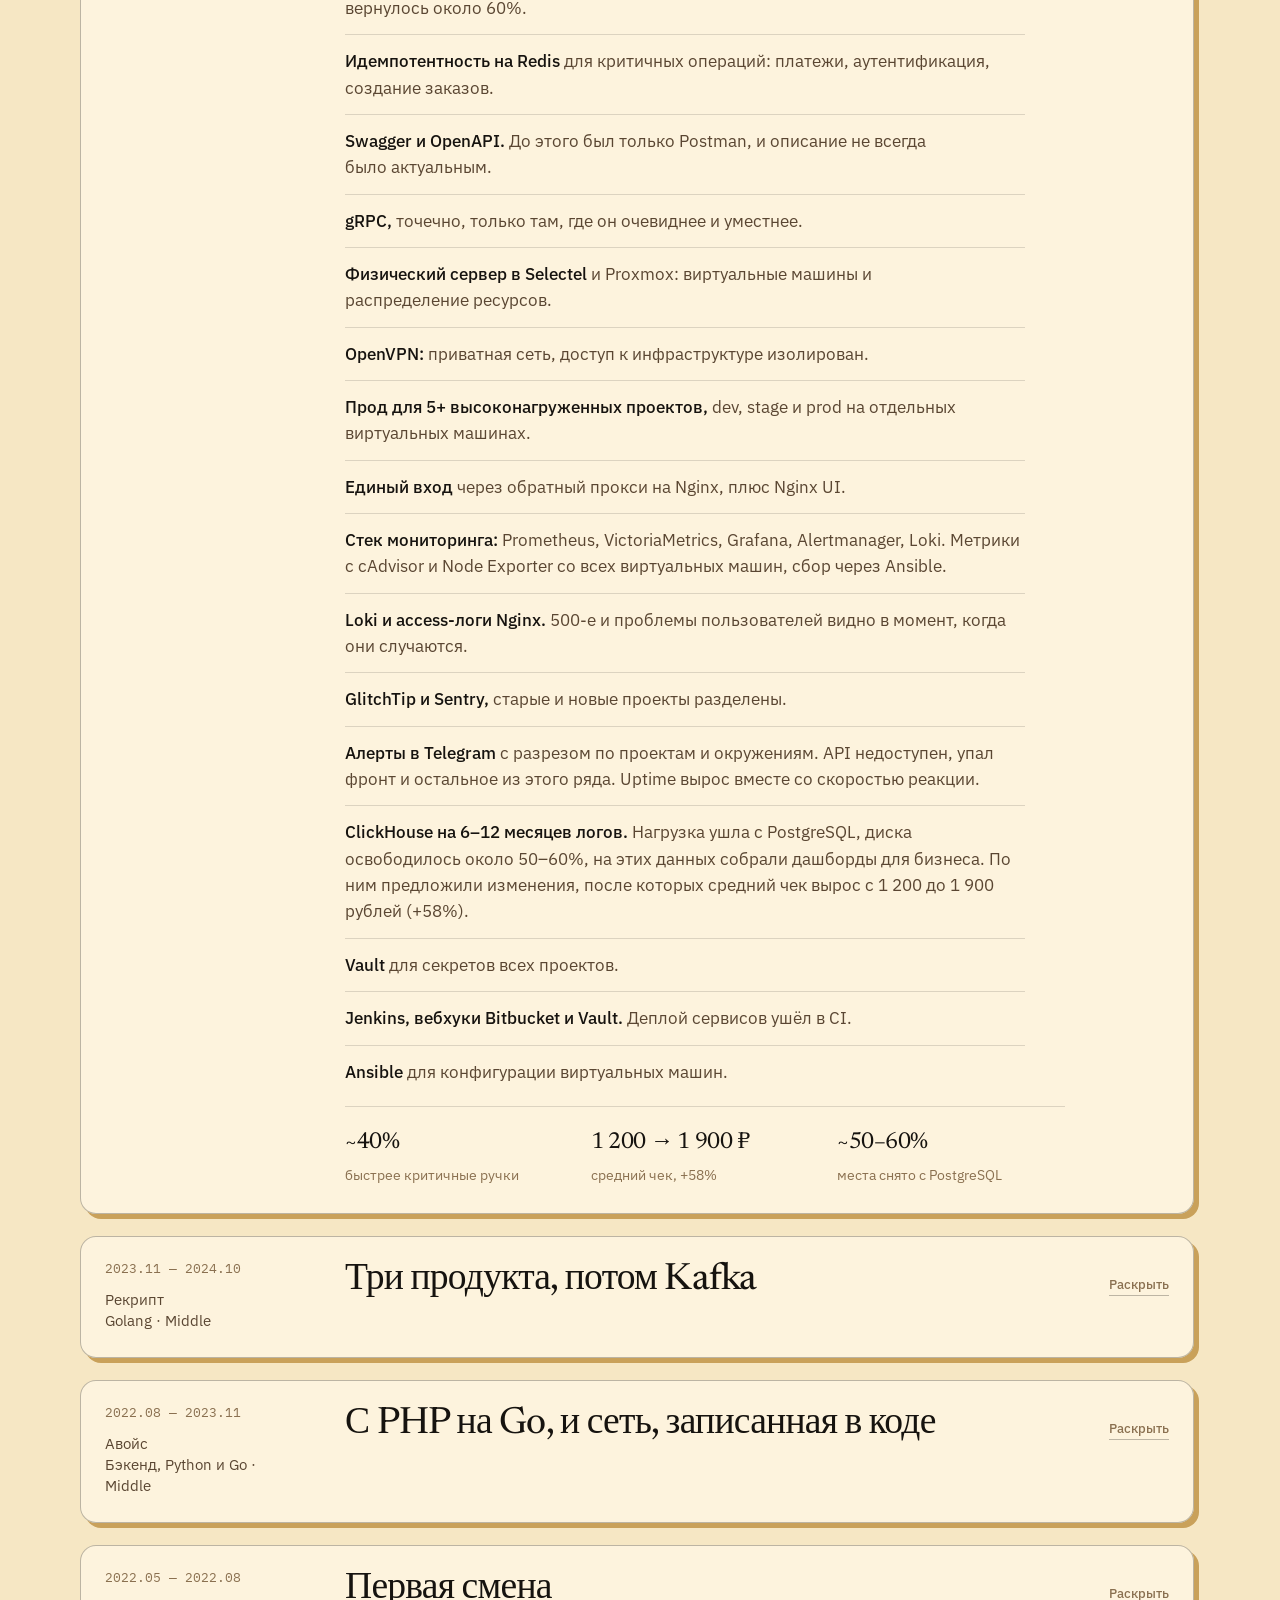
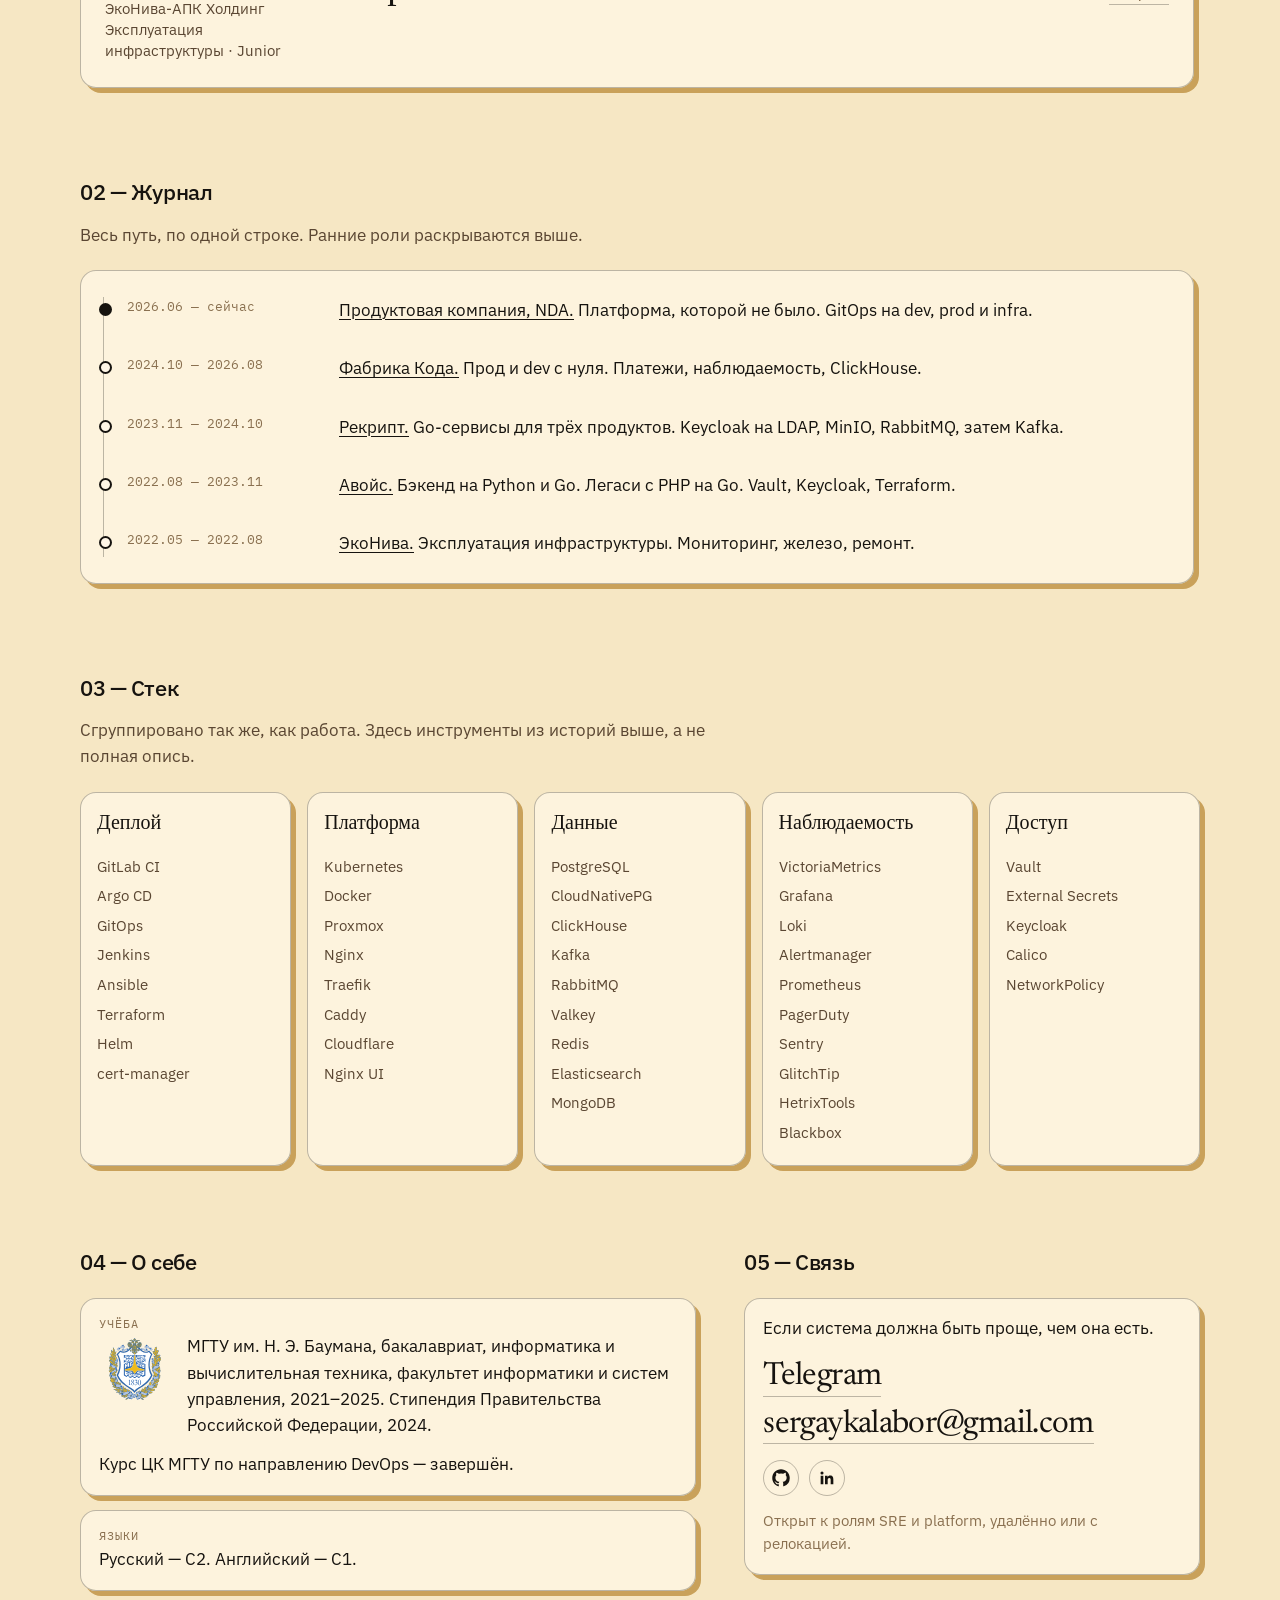
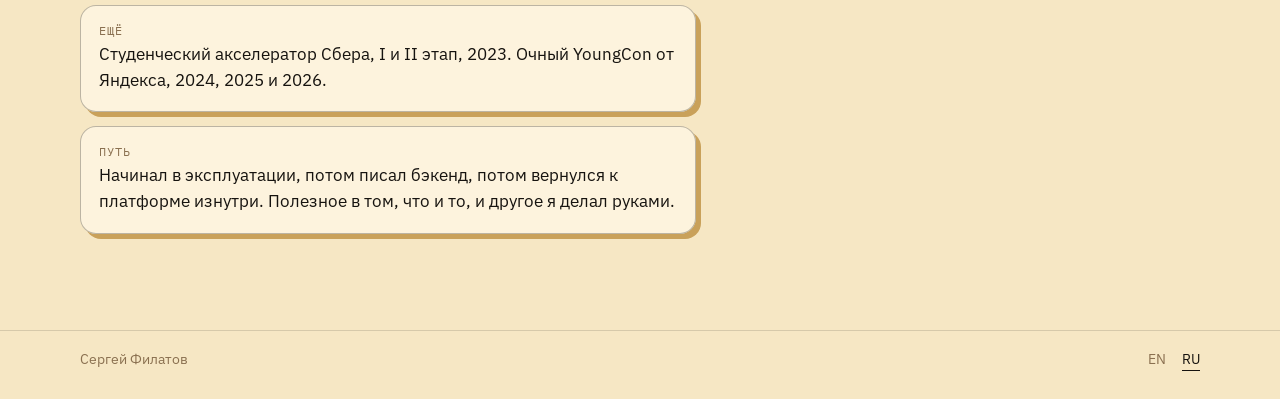
==== commit 07624689: "feat: match the site copy to the CV and unify the cards The roles now follow the resume, and the pan" ====
--- a/ru/index.html
+++ b/ru/index.html
@@ -19,7 +19,7 @@
   <link rel="preconnect" href="https://fonts.googleapis.com">
   <link rel="preconnect" href="https://fonts.gstatic.com" crossorigin>
   <link href="https://fonts.googleapis.com/css2?family=IBM+Plex+Mono:wght@400;500&family=IBM+Plex+Sans:wght@400;500&family=Newsreader:opsz,wght@6..72,400;6..72,500&display=swap" rel="stylesheet">
-  <link rel="stylesheet" href="../css/site.css">
+  <link rel="stylesheet" href="../css/site.css?v=5">
   <script type="application/ld+json">
   {
     "@context": "https://schema.org",
@@ -99,7 +99,8 @@
 
         <section class="path" data-rail aria-labelledby="path-label">
         <p class="path-label" id="path-label">На живом инциденте сначала путь запроса, и только потом перезапуск.</p>
-        <div class="track" aria-hidden="true"><span class="packet"></span></div>
+        <div class="path-run">
+        <div class="track" aria-hidden="true"><span class="fill"></span><span class="packet"></span></div>
         <div class="hops">
           <button type="button" data-hop="Имя не резолвится или резолвится не туда.">DNS</button>
           <button type="button" data-hop="Кэш устарел, или файла на узле CDN не было.">CDN</button>
@@ -108,6 +109,7 @@
           <button type="button" data-hop="Сам процесс.">service</button>
           <button type="button" data-hop="Запрос, диск или очередь.">data</button>
         </div>
+        </div>
         <p class="path-note" data-note data-default="Сначала путь: DNS, CDN, TLS, proxy, service, data. Симптом почти всегда принадлежит одному звену.">Сначала путь: DNS, CDN, TLS, proxy, service, data. Симптом почти всегда принадлежит одному звену.</p>
         </section>
       </div>
@@ -116,65 +118,94 @@
     <div class="wrap">
       <section class="section" id="work" aria-labelledby="work-title">
         <h2 id="work-title">01 — Работа</h2>
-        <p class="lead">Текущая роль и Фабрика Кода открыты. Более ранние свёрнуты, пока их не раскроешь.</p>
 
         <article class="case" id="platform">
           <div class="case-meta">
             <p class="case-index">2026.06 — сейчас</p>
-            <p class="company">Продуктовая компания · NDA<br>SRE / Platform Engineer</p>
+            <p class="company">Продуктовая компания · NDA<br>SRE / Platform Engineer · Senior</p>
           </div>
           <div class="prose">
-            <h3>Один шаблон для dev, prod и infra</h3>
-            <p>Пришёл, когда у продукта не было своей платформы. Кластеры чужие, деплой руками, о падении узнавали от пользователей. Платформу собирал в те же месяцы, что и закрывал продуктовые задачи.</p>
+            <h3>Dev, prod и infra по одному шаблону</h3>
+            <p>Пришёл, когда у продукта не было своей платформы: чужие кластеры, ручной деплой, о падениях узнавали от пользователей. За 4 месяца собрал dev, prod и infra по одному шаблону, параллельно с продуктовыми задачами. Доставка, наблюдаемость и безопасность на всех контурах устроены одинаково.</p>
+            <p class="bucket">Ops</p>
             <ul class="outcomes">
-              <li><strong>GitOps сразу на всех трёх контурах.</strong> GitLab CI, свой registry, Argo CD. Кластер приходит к тому, что лежит в git. Откат — возврат коммита. От мержа до рабочей версии около 3 минут.</li>
-              <li><strong>Базы и очереди отдал операторам.</strong> PostgreSQL через CloudNativePG, RabbitMQ, Valkey. Бэкап и подъём больше не завязаны на одного человека.</li>
-              <li><strong>Наблюдаемость одна,</strong> на кластерах и на узлах снаружи. Четыре сигнала — время ответа, ошибки, нагрузка, заполненность — и проверка, что сервис жив снаружи. VictoriaMetrics, Grafana, Alertmanager, Loki. Алерты закрывают около 99% типов инцидентов, которые у нас бывают.</li>
-              <li><strong>Продуктовые алерты отдельно от инфраструктурных,</strong> дежурство не тонет в чужом шуме. Критичное уходит в PagerDuty, не только в Slack. Прод может разбудить дежурного. Dev заведён с низкой срочностью и ночью молчит. Публичный контур держится около 99.9%.</li>
-              <li><strong>Чего не видно из кластера, смотрю снаружи:</strong> DNS, сертификат, прокси, 5xx на входе. После 3 провалов с 2 площадок за примерно 3 минуты понятно, что проблема у пользователя.</li>
-              <li><strong>Секреты лежат в Vault</strong> и попадают в кластер через External Secrets. В git и в образах их нет. Сеть по умолчанию закрыта, админки — по списку адресов, правило в git: после рестарта доступ не расползается.</li>
-              <li><strong>Superset на той же базе, только на чтение.</strong> Шесть витрин: оборот, успешность платежей по провайдерам и способам, новые и повторные оплаты, активные, новые и ушедшие. Аналитика больше не собирает цифры выгрузками. Боевые запросы по этому пути не ходят.</li>
-            </ul>
+              <li><strong>GitOps сразу для dev, prod и infra.</strong> GitLab CI, свой registry, Argo CD. Кластер сам приходит к описанному состоянию, откат — возврат коммита. От мержа до рабочей версии около 3 минут, раньше это занимало 20–30 минут руками.</li>
+              <li><strong>Базы и очереди отдал операторам,</strong> вместо ручных контейнеров. PostgreSQL через CloudNativePG, RabbitMQ, Valkey. Бэкап и подъём базы не завязаны на одного человека.</li>
+            </ul>
+            <p class="bucket">Observability</p>
+            <ul class="outcomes">
+              <li><strong>Один стандарт на кластеры и на все внешние ноды.</strong> Четыре сигнала: скорость ответа, ошибки, нагрузка, заполненность, и проверка «сервис жив снаружи». VictoriaMetrics, Grafana, Alertmanager, Loki. Алерты закрывают около 99% типов инцидентов, которые у нас случаются.</li>
+              <li><strong>Продуктовые алерты отдельно от общей инфры,</strong> дежурство не тонет в чужом шуме. На этом публичный контур держится около 99.9%.</li>
+              <li><strong>HetrixTools рядом с внутренним мониторингом.</strong> Ловит то, чего не видно из кластера: DNS, сертификат, прокси, 5xx на входе. Алерт после 3 провалов с 2 площадок, примерно за 3 минуты понятно, что у пользователя проблема.</li>
+              <li><strong>Критичные алерты в PagerDuty, не только в Slack.</strong> Прод будит дежурного, push или SMS. Dev заведён отдельным сервисом с низкой срочностью и ночью никого не поднимает. Инцидент не зависит от того, открыт ли чат.</li>
+            </ul>
+            <p class="bucket">Sec</p>
+            <ul class="outcomes">
+              <li><strong>Секреты только в Vault,</strong> в кластер через External Secrets. В git и в образах их нет. Сеть по умолчанию закрыта, наружу открыто только нужное, админки по списку адресов, служебные порты с интернета не торчат. Правило лежит в git, после рестарта доступ не разъезжается.</li>
+            </ul>
+            <p class="bucket">Аналитика</p>
+            <ul class="outcomes">
+              <li><strong>Superset под финансовые дашборды.</strong> До этого цифры по деньгам собирали выгрузками из базы. Поднял его на той же базе, у аналитики доступ только на чтение, боевые запросы не тормозят продукт. Шесть витрин: оборот, успешность платежей по провайдерам и способам оплаты, новые и повторные оплаты, активные, новые и ушедшие пользователи.</li>
+            </ul>
+            <p class="bucket">Сети</p>
+            <p>За проект набрал плотный опыт по сетям на живом трафике. Разбирал путь запроса целиком: DNS, CDN, TLS, reverse proxy, балансировка, firewall и то, как пакет идёт между регионами. По симптомам отделял поломку DNS, сертификата, кэша CDN и недоступность на стыке от падения самого сервиса. Сетевой инцидент закрывал после выяснения причин, а не наугад после перезапуска всего.</p>
           </div>
         </article>
 
         <article class="case" id="fabrika">
           <div class="case-meta">
             <p class="case-index">2024.10 — 2026.08</p>
-            <p class="company">Фабрика Кода · Таганрог<br>SRE / Golang</p>
+            <p class="company">Фабрика Кода · Таганрог<br>SRE / Golang · Middle</p>
           </div>
           <div class="prose">
-            <h3>Прод, который подняли на росте монолита</h3>
-            <p>Пришёл, когда монолит начал быстро расширяться. Прод и dev нужно было собрать, а продуктовая работа не останавливалась: платежи, API, данные.</p>
-              <ul class="outcomes">
-                <li><strong>Redis на критичных ручках.</strong> Отклик лучше примерно на 40%, основная база эту нагрузку больше не несёт. Идемпотентность платежей, аутентификации и создания заказов — на том же кэше.</li>
-                <li><strong>Стек, в который команда реально смотрит.</strong> Prometheus, VictoriaMetrics, Grafana, Alertmanager, Loki, плюс Sentry и GlitchTip отдельно для старых и новых проектов. Алерты в Telegram, с разрезом по проекту и окружению. Uptime около 99.9%.</li>
-                <li><strong>ClickHouse хранит логи 6–12 месяцев.</strong> Тяжёлые сущности ушли с PostgreSQL, места освободилось около 50–60%. На этих данных собрали витрины для бизнеса. По ним предложили изменения, после которых средний чек вырос с 1&nbsp;200 до 1&nbsp;900 рублей.</li>
-                <li><strong>Доставка и доступ с голого сервера.</strong> Proxmox в Selectel, dev / stage / prod на разных виртуалках, Nginx как единый вход, OpenVPN на внутреннюю сеть. Jenkins с Bitbucket и Vault, Ansible на машины.</li>
-              </ul>
-              <p>Рядом была разработка: Т-Банк, Octo, Payze и Альфа, включая вебхуки и возвраты, плюс медленные запросы и индексы в PostgreSQL.</p>
-              <ul class="results">
-                <li><b>~40%</b><span>быстрее критичные ручки</span></li>
-                <li><b>1&nbsp;200 → 1&nbsp;900 ₽</b><span>средний чек, по данным</span></li>
-                <li><b>~50–60%</b><span>места снято с PostgreSQL</span></li>
-              </ul>
+            <h3>Прод и dev с нуля</h3>
+            <p>Пришёл на этапе активного роста, когда монолит начал быстро расширяться. Усилил разработку и развернул прод и dev компании с нуля.</p>
+            <ul class="outcomes">
+              <li><strong>Платежи:</strong> Т-Банк, Octo, Payze и Альфа, включая вебхуки и безопасное проведение и возврат.</li>
+              <li><strong>Кэш на Redis.</strong> Нагрузка на основную базу ниже, критичные API-ручки быстрее примерно на 40%.</li>
+              <li><strong>SQL и индексы в PostgreSQL.</strong> Узкие места в данных заказов и пользователей.</li>
+              <li><strong>Мониторинг и логи</strong> на Prometheus, Grafana и ELK. Uptime около 99.9%.</li>
+              <li><strong>ClickHouse для логов.</strong> Самые загруженные сущности ушли с PostgreSQL, места вернулось около 60%.</li>
+              <li><strong>Идемпотентность на Redis</strong> для критичных операций: платежи, аутентификация, создание заказов.</li>
+              <li><strong>Swagger и OpenAPI.</strong> До этого был только Postman, и описание не всегда было актуальным.</li>
+              <li><strong>gRPC,</strong> точечно, только там, где он очевиднее и уместнее.</li>
+              <li><strong>Физический сервер в Selectel</strong> и Proxmox: виртуальные машины и распределение ресурсов.</li>
+              <li><strong>OpenVPN:</strong> приватная сеть, доступ к инфраструктуре изолирован.</li>
+              <li><strong>Прод для 5+ высоконагруженных проектов,</strong> dev, stage и prod на отдельных виртуальных машинах.</li>
+              <li><strong>Единый вход</strong> через обратный прокси на Nginx, плюс Nginx UI.</li>
+              <li><strong>Стек мониторинга:</strong> Prometheus, VictoriaMetrics, Grafana, Alertmanager, Loki. Метрики с cAdvisor и Node Exporter со всех виртуальных машин, сбор через Ansible.</li>
+              <li><strong>Loki и access-логи Nginx.</strong> 500-е и проблемы пользователей видно в момент, когда они случаются.</li>
+              <li><strong>GlitchTip и Sentry,</strong> старые и новые проекты разделены.</li>
+              <li><strong>Алерты в Telegram</strong> с разрезом по проектам и окружениям. API недоступен, упал фронт и остальное из этого ряда. Uptime вырос вместе со скоростью реакции.</li>
+              <li><strong>ClickHouse на 6–12 месяцев логов.</strong> Нагрузка ушла с PostgreSQL, диска освободилось около 50–60%, на этих данных собрали дашборды для бизнеса. По ним предложили изменения, после которых средний чек вырос с 1&nbsp;200 до 1&nbsp;900 рублей (+58%).</li>
+              <li><strong>Vault</strong> для секретов всех проектов.</li>
+              <li><strong>Jenkins, вебхуки Bitbucket и Vault.</strong> Деплой сервисов ушёл в CI.</li>
+              <li><strong>Ansible</strong> для конфигурации виртуальных машин.</li>
+            </ul>
+            <ul class="results">
+              <li><b>~40%</b><span>быстрее критичные ручки</span></li>
+              <li><b>1&nbsp;200 → 1&nbsp;900 ₽</b><span>средний чек, +58%</span></li>
+              <li><b>~50–60%</b><span>места снято с PostgreSQL</span></li>
+            </ul>
           </div>
         </article>
 
         <article class="case" id="rekript">
           <div class="case-meta">
             <p class="case-index">2023.11 — 2024.10</p>
-            <p class="company">Рекрипт<br>Golang</p>
+            <p class="company">Рекрипт<br>Golang · Middle</p>
           </div>
           <details class="fold">
             <summary><h3>Три продукта, потом Kafka</h3></summary>
             <div class="prose">
-              <p>Год на бэкенде трёх продуктов сразу. Сервисы были новые, и связь между ними пришлось растить вместе с нагрузкой.</p>
+              <p>Разработка и инфраструктура компании. Полный цикл бэкенда для трёх микросервисных проектов сразу.</p>
               <ul class="outcomes">
-                <li><strong>REST API с нуля</strong> на Gin, сами сервисы на net/http. MongoDB и PostgreSQL, через миграции.</li>
-                <li><strong>Keycloak на LDAP:</strong> партнёрам и филиалам нужен был свой доступ.</li>
-                <li><strong>Docker, затем Kubernetes.</strong> Файлы и бинарники в MinIO.</li>
-                <li><strong>Шина начиналась с RabbitMQ.</strong> С ростом продукта её перевели на Kafka.</li>
+                <li><strong>REST API с нуля</strong> на Gin. Сами сервисы на net/http.</li>
+                <li><strong>Две базы:</strong> MongoDB и PostgreSQL, через миграции, включая автомиграции GORM.</li>
+                <li><strong>Keycloak на LDAP</strong> для аутентификации и авторизации. Это было нужно партнёрам и филиалам.</li>
+                <li><strong>Docker, затем Kubernetes.</strong> Сервисы собраны в контейнеры и развёрнуты в кластер.</li>
+                <li><strong>MinIO</strong> для данных и бинарных файлов, S3-совместимое хранилище.</li>
+                <li><strong>Брокер между сервисами,</strong> включая CAPE и MinIO. Сначала RabbitMQ. С ростом продукта шину перевели на Kafka.</li>
               </ul>
             </div>
           </details>
@@ -183,17 +214,19 @@
         <article class="case" id="avoice">
           <div class="case-meta">
             <p class="case-index">2022.08 — 2023.11</p>
-            <p class="company">Авойс<br>Бэкенд, Python и Go</p>
+            <p class="company">Авойс<br>Бэкенд, Python и Go · Middle</p>
           </div>
           <details class="fold">
             <summary><h3>С PHP на Go, и сеть, записанная в коде</h3></summary>
             <div class="prose">
-              <p>Бэкенд на проектах компании, и первый раз, когда инфраструктуру описали, а не собирали руками.</p>
+              <p>Django и Django ORM, FastAPI и SQLAlchemy. Проектировал и оптимизировал, как проекты ходят в данные.</p>
               <ul class="outcomes">
-                <li><strong>Django и FastAPI,</strong> и перевод легаси с PHP на Go.</li>
-                <li><strong>С Redis на Valkey</strong> для кэша и очередей, где важна задержка. Быстрее примерно на 15%.</li>
-                <li><strong>Vault для секретов. Keycloak</strong> как единый вход во внутренние инструменты: ELK, GitLab, Vault.</li>
-                <li><strong>Grafana и Prometheus</strong> на проде и деве. Схема в Terraform: изолированные сети, балансировщик, горячий резерв.</li>
+                <li><strong>Легаси с PHP на Go.</strong></li>
+                <li><strong>С Redis на Valkey</strong> для кэша и очередей, где важна задержка. Прирост около 15%.</li>
+                <li><strong>Vault</strong> для секретов, в одном месте.</li>
+                <li><strong>Keycloak</strong> как единый вход во внутренние сервисы: ELK, GitLab, Vault.</li>
+                <li><strong>Grafana и Prometheus</strong> для логов прода и дева.</li>
+                <li><strong>Схема в Terraform:</strong> изолированные сети, балансировщик, горячий резерв.</li>
               </ul>
             </div>
           </details>
@@ -202,15 +235,17 @@
         <article class="case" id="ekoniva">
           <div class="case-meta">
             <p class="case-index">2022.05 — 2022.08</p>
-            <p class="company">ЭкоНива<br>Эксплуатация инфраструктуры</p>
+            <p class="company">ЭкоНива-АПК Холдинг<br>Эксплуатация инфраструктуры · Junior</p>
           </div>
           <details class="fold">
             <summary><h3>Первая смена</h3></summary>
             <div class="prose">
-              <p>Четыре месяца в эксплуатации, до бэкенда. Работа была про железо и мониторинг.</p>
+              <p>Четыре месяца в эксплуатации, до бэкенда.</p>
               <ul class="outcomes">
-                <li><strong>Смотрел за инфраструктурой</strong> и разбирал, что именно ломается.</li>
-                <li><strong>Обслуживал оборудование,</strong> поднимал его после сбоев и участвовал в проектах модернизации.</li>
+                <li><strong>Мониторинг</strong> и разбор состояния инфраструктуры.</li>
+                <li><strong>Обслуживание оборудования.</strong></li>
+                <li><strong>Неисправности:</strong> найти и вернуть оборудование в работу.</li>
+                <li><strong>Проекты модернизации.</strong></li>
               </ul>
             </div>
           </details>
@@ -258,6 +293,7 @@
               <li>Ansible</li>
               <li>Terraform</li>
               <li>Helm</li>
+              <li>cert-manager</li>
             </ul>
           </div>
           <div>
@@ -270,6 +306,7 @@
               <li>Traefik</li>
               <li>Caddy</li>
               <li>Cloudflare</li>
+              <li>Nginx UI</li>
             </ul>
           </div>
           <div>
@@ -282,6 +319,8 @@
               <li>RabbitMQ</li>
               <li>Valkey</li>
               <li>Redis</li>
+              <li>Elasticsearch</li>
+              <li>MongoDB</li>
             </ul>
           </div>
           <div>
@@ -294,6 +333,9 @@
               <li>Prometheus</li>
               <li>PagerDuty</li>
               <li>Sentry</li>
+              <li>GlitchTip</li>
+              <li>HetrixTools</li>
+              <li>Blackbox</li>
             </ul>
           </div>
           <div>
@@ -312,21 +354,47 @@
       <section class="section split" id="about">
         <div class="about">
           <h2>04 — О себе</h2>
-          <div class="school">
-            <img src="../img/bmstu.svg" alt="" width="88" height="88">
-            <p>МГТУ им. Н. Э. Баумана, бакалавриат, информатика и вычислительная техника, факультет информатики и систем управления, 2021–2025. Стипендия Правительства Российской Федерации, 2024.</p>
-          </div>
-          <p>Русский — родной. Английский — C1.</p>
-          <p>Начинал в эксплуатации, потом писал бэкенд, потом вернулся к платформе изнутри. Полезное в том, что и то, и другое я делал руками.</p>
+          <div class="facts">
+            <article class="fact">
+              <p class="fact-kicker">Учёба</p>
+              <div class="school">
+                <img src="../img/bmstu.svg" alt="" width="72" height="72">
+                <p>МГТУ им. Н. Э. Баумана, бакалавриат, информатика и вычислительная техника, факультет информатики и систем управления, 2021–2025. Стипендия Правительства Российской Федерации, 2024.</p>
+              </div>
+              <p class="fact-more">Курс ЦК МГТУ по направлению DevOps — завершён.</p>
+            </article>
+            <article class="fact">
+              <p class="fact-kicker">Языки</p>
+              <p>Русский — C2. Английский — C1.</p>
+            </article>
+            <article class="fact">
+              <p class="fact-kicker">Ещё</p>
+              <p>Студенческий акселератор Сбера, I и II этап, 2023. Очный YoungCon от Яндекса, 2024, 2025 и 2026.</p>
+            </article>
+            <article class="fact">
+              <p class="fact-kicker">Путь</p>
+              <p>Начинал в эксплуатации, потом писал бэкенд, потом вернулся к платформе изнутри. Полезное в том, что и то, и другое я делал руками.</p>
+            </article>
+          </div>
         </div>
         <div class="contact" id="contact">
           <h2>05 — Связь</h2>
-          <p>Если система должна быть проще, чем она есть.</p>
-          <p class="contact-links">
-            <a href="https://t.me/Sergayka" rel="me">Telegram</a>
-            <a href="mailto:sergaykalabor@gmail.com" rel="me">sergaykalabor@gmail.com</a>
-          </p>
-          <p class="quiet">Открыт к ролям SRE и platform, удалённо или с релокацией.</p>
+          <div class="fact">
+            <p>Если система должна быть проще, чем она есть.</p>
+            <p class="contact-links">
+              <a href="https://t.me/Sergayka" rel="me">Telegram</a>
+              <a href="mailto:sergaykalabor@gmail.com" rel="me">sergaykalabor@gmail.com</a>
+            </p>
+            <p class="icon-row">
+              <a class="icon-link" href="https://github.com/Sergayka" rel="me" aria-label="GitHub">
+                <svg viewBox="0 0 24 24" width="20" height="20" aria-hidden="true"><path fill="currentColor" d="M12 1.5C6.2 1.5 1.5 6.2 1.5 12c0 4.64 3.01 8.57 7.18 9.96.53.1.72-.23.72-.51 0-.25-.01-1.08-.02-1.96-2.92.63-3.54-1.24-3.54-1.24-.48-1.21-1.17-1.53-1.17-1.53-.96-.65.07-.64.07-.64 1.06.07 1.62 1.09 1.62 1.09.94 1.61 2.47 1.15 3.07.88.1-.68.37-1.15.67-1.41-2.33-.27-4.78-1.17-4.78-5.19 0-1.15.41-2.09 1.08-2.82-.11-.27-.47-1.34.1-2.79 0 0 .89-.28 2.9 1.08a10.1 10.1 0 0 1 5.28 0c2.01-1.36 2.9-1.08 2.9-1.08.57 1.45.21 2.52.1 2.79.67.73 1.08 1.67 1.08 2.82 0 4.03-2.46 4.92-4.8 5.18.38.33.71.97.71 1.96 0 1.41-.01 2.55-.01 2.9 0 .28.19.61.73.5A10.52 10.52 0 0 0 22.5 12C22.5 6.2 17.8 1.5 12 1.5Z"/></svg>
+              </a>
+              <a class="icon-link" href="https://www.linkedin.com/in/sergei-filatov-12a789446/" rel="me" aria-label="LinkedIn">
+                <svg viewBox="0 0 24 24" width="18" height="18" aria-hidden="true"><path fill="currentColor" d="M20.45 20.45h-3.55v-5.57c0-1.33-.03-3.04-1.85-3.04-1.85 0-2.14 1.45-2.14 2.94v5.67H9.35V9h3.41v1.56h.05c.48-.9 1.64-1.85 3.37-1.85 3.6 0 4.27 2.37 4.27 5.46v6.28zM5.34 7.43a2.06 2.06 0 1 1 0-4.13 2.06 2.06 0 0 1 0 4.13zM7.12 20.45H3.56V9h3.56v11.45z"/></svg>
+              </a>
+            </p>
+            <p class="quiet">Открыт к ролям SRE и platform, удалённо или с релокацией.</p>
+          </div>
         </div>
       </section>
     </div>
@@ -341,6 +409,6 @@
       </nav>
     </div>
   </footer>
-  <script src="../js/site.js"></script>
+  <script src="../js/site.js?v=2"></script>
 </body>
 </html>
--- a/css/site.css
+++ b/css/site.css
@@ -192,7 +192,7 @@
 
 .hero-links a:hover { border-bottom-color: var(--accent); }
 
-.hero-links a.icon-link {
+a.icon-link {
   display: inline-flex;
   align-items: center;
   justify-content: center;
@@ -201,14 +201,20 @@
   border: 1px solid var(--line-strong);
   border-radius: 50%;
   color: var(--ink);
-}
-
-.hero-links a.icon-link:hover {
+  text-decoration: none;
+}
+
+a.icon-link:hover {
   background: var(--ink);
   border-color: var(--ink);
   color: var(--bg);
 }
 
+.icon-row {
+  display: flex;
+  gap: 10px;
+}
+
 .band {
   background: var(--band);
   padding: 52px 0 44px;
@@ -217,9 +223,23 @@
 .signals {
   display: grid;
   grid-template-columns: repeat(4, minmax(0, 1fr));
-  gap: 28px;
+  gap: 18px;
   margin: 0;
 }
+
+.signals > div,
+.path,
+.case,
+.planes > div,
+.log,
+.fact {
+  background: rgba(255, 248, 230, 0.72);
+  border: 1px solid var(--line-strong);
+  border-radius: 16px;
+  box-shadow: 5px 5px 0 var(--shadow);
+}
+
+.signals > div { padding: 16px 16px 18px; }
 
 .signals dt {
   font-family: var(--serif);
@@ -231,13 +251,15 @@
 
 .signals dd {
   margin: 10px 0 0;
-  max-width: 26ch;
   color: var(--secondary);
   font-size: 0.95rem;
   line-height: 1.45;
 }
 
-.path { margin-top: 40px; }
+.path {
+  margin-top: 28px;
+  padding: 18px 18px 16px;
+}
 
 .path-label {
   margin: 0 0 16px;
@@ -245,30 +267,44 @@
   color: var(--secondary);
 }
 
+.path-run { position: relative; }
+
 .track {
   position: relative;
-  height: 8px;
-  margin: 0 8px 12px;
+  height: 16px;
+  margin: 2px 0 14px;
+}
+
+.track::before,
+.fill {
+  position: absolute;
+  left: 0;
+  top: 7px;
+  height: 2px;
+  border-radius: 2px;
 }
 
 .track::before {
   content: "";
-  position: absolute;
-  left: 0;
   right: 0;
-  top: 3px;
-  height: 1px;
   background: var(--line-strong);
+}
+
+.fill {
+  width: var(--x, 0px);
+  background: var(--ink);
 }
 
 .packet {
   position: absolute;
-  top: 0;
-  left: 0;
-  width: 8px;
-  height: 8px;
+  top: 2px;
+  left: var(--x, 0px);
+  width: 12px;
+  height: 12px;
+  margin-left: -6px;
   border-radius: 50%;
-  background: var(--accent);
+  background: var(--ink);
+  box-shadow: 0 0 0 4px var(--accent-soft);
 }
 
 .hops {
@@ -291,6 +327,11 @@
   cursor: pointer;
 }
 
+.hops button.is-done {
+  border-color: var(--ink);
+}
+
+.hops button.is-on,
 .hops button:hover,
 .hops button[aria-pressed="true"] {
   background: var(--accent-soft);
@@ -310,8 +351,9 @@
   margin: 0;
   color: var(--accent);
   font-family: var(--sans);
-  font-size: 13px;
+  font-size: 1.35rem;
   font-weight: 500;
+  letter-spacing: -0.02em;
 }
 
 .lead {
@@ -324,14 +366,11 @@
 .case {
   display: grid;
   grid-template-columns: 200px minmax(0, 1fr);
-  gap: 28px 48px;
-  padding: 36px 0 8px;
-  margin-top: 28px;
-  border-top: 1px solid var(--line);
+  gap: 28px 40px;
+  padding: 22px 24px 26px;
+  margin: 22px 6px 8px 0;
   scroll-margin-top: 24px;
 }
-
-.case + .case { margin-top: 20px; }
 
 .case-meta {
   position: sticky;
@@ -401,16 +440,25 @@
 .fold .prose { padding-top: 4px; }
 
 .case .prose p {
-  margin: 16px 0 0;
-  max-width: var(--measure);
+  margin: 14px 0 0;
+  max-width: 68ch;
   text-wrap: pretty;
 }
 
+.bucket {
+  margin: 26px 0 0;
+  color: var(--tertiary);
+  font-family: var(--mono);
+  font-size: 12px;
+  letter-spacing: 0.08em;
+  text-transform: uppercase;
+}
+
 .outcomes {
-  margin: 22px 0 0;
+  margin: 8px 0 0;
   padding: 0;
   list-style: none;
-  max-width: var(--measure);
+  max-width: 68ch;
 }
 
 .outcomes li {
@@ -453,9 +501,19 @@
 
 .log {
   list-style: none;
-  margin: 32px 0 0;
-  padding: 4px 0 4px 28px;
-  border-left: 1px solid var(--line-strong);
+  position: relative;
+  margin: 22px 6px 8px 0;
+  padding: 10px 20px 10px 46px;
+}
+
+.log::before {
+  content: "";
+  position: absolute;
+  left: 22px;
+  top: 26px;
+  bottom: 26px;
+  width: 1px;
+  background: var(--line-strong);
 }
 
 .log li {
@@ -470,12 +528,12 @@
 .log li::before {
   content: "";
   position: absolute;
-  left: -33px;
+  left: -28px;
   top: 22px;
   width: 9px;
   height: 9px;
   border-radius: 50%;
-  background: var(--bg);
+  background: #fff6e6;
   border: 2px solid var(--accent);
 }
 
@@ -494,9 +552,11 @@
 .planes {
   display: grid;
   grid-template-columns: repeat(5, minmax(0, 1fr));
-  gap: 28px 20px;
-  margin-top: 28px;
-}
+  gap: 18px 16px;
+  margin-top: 22px;
+}
+
+.planes > div { padding: 16px 16px 18px; }
 
 .planes h3 {
   margin: 0;
@@ -530,16 +590,44 @@
 
 .about p { max-width: 48ch; text-wrap: pretty; }
 
+.facts {
+  display: grid;
+  gap: 14px;
+  margin-top: 18px;
+}
+
+.fact {
+  margin: 0;
+  padding: 16px 18px 18px;
+}
+
+.fact .fact-more { margin-top: 12px; }
+
+.fact p { margin: 0; max-width: none; }
+
+.fact-kicker {
+  margin: 0 0 8px;
+  color: var(--tertiary);
+  font-family: var(--mono);
+  font-size: 12px;
+  letter-spacing: 0.08em;
+  text-transform: uppercase;
+}
+
+.contact .fact { margin-top: 18px; }
+.fact .contact-links,
+.fact .icon-row { margin-top: 16px; }
+.contact .quiet { margin-top: 14px; }
+
 .school {
   display: flex;
   align-items: flex-start;
   gap: 16px;
-  margin-top: 14px;
 }
 
 .school img {
-  width: 88px;
-  height: 88px;
+  width: 72px;
+  height: 72px;
   flex: none;
 }
 
@@ -597,14 +685,16 @@
 
   .intro .sentence { animation-delay: 0.08s; }
 
+  .fill,
   .packet {
-    animation: run 2.4s cubic-bezier(0.4, 0, 0.2, 1) 0.3s forwards;
+    transition: width 0.45s cubic-bezier(0.22, 1, 0.36, 1), left 0.45s cubic-bezier(0.22, 1, 0.36, 1);
   }
 }
 
 @media (prefers-reduced-motion: reduce) {
   html { scroll-behavior: auto; }
-  .packet { left: 100%; transform: translateX(-100%); }
+  .fill,
+  .packet { transition: none; }
 }
 
 @keyframes rise {
@@ -612,16 +702,16 @@
   to { opacity: 1; transform: none; }
 }
 
-@keyframes run {
-  from { left: 0; transform: translateX(0); }
-  to { left: 100%; transform: translateX(-100%); }
-}
 
 @media (max-width: 980px) {
   .planes { grid-template-columns: 1fr 1fr; }
   .split { grid-template-columns: 1fr; gap: 48px; }
-  .hops { grid-template-columns: repeat(3, minmax(0, 1fr)); }
-  .track { display: none; }
+}
+
+@media (max-width: 720px) {
+  .path-run { overflow-x: auto; }
+  .track,
+  .hops { min-width: 640px; }
 }
 
 @media (max-width: 800px) {
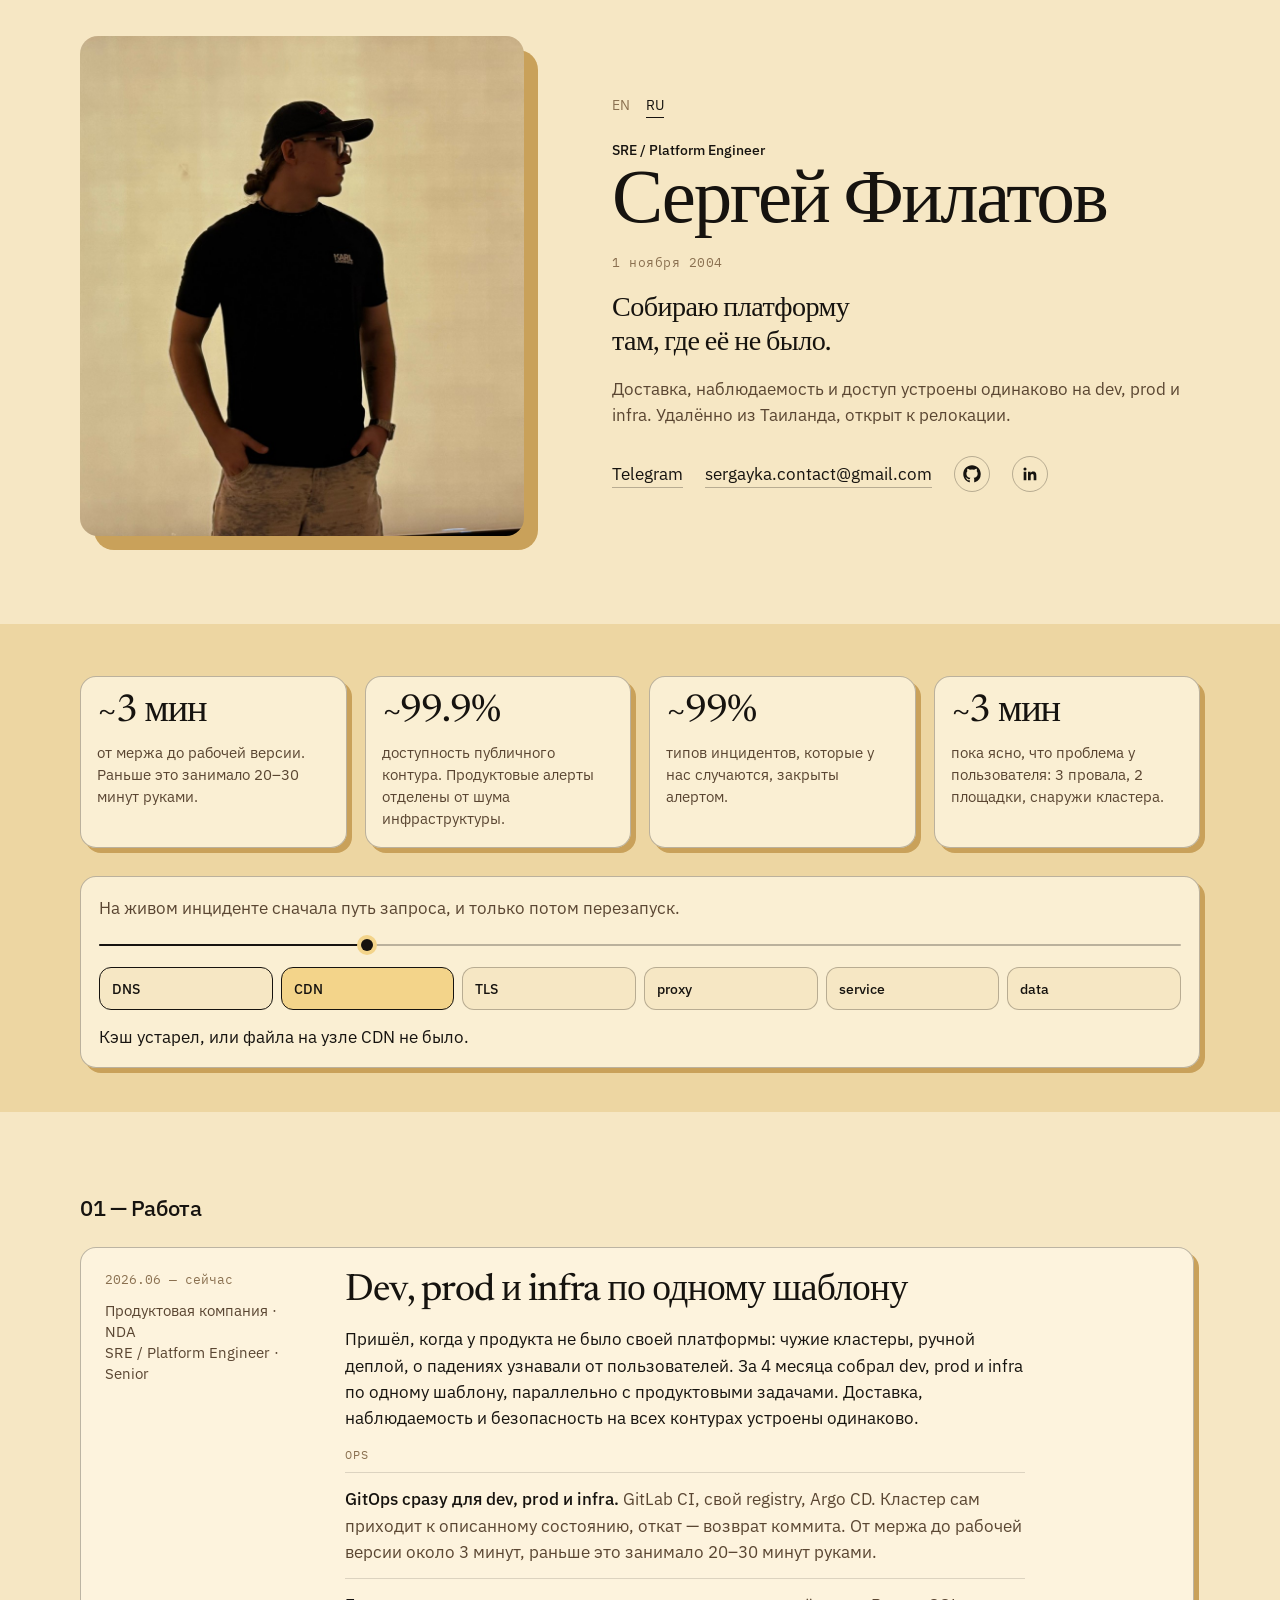
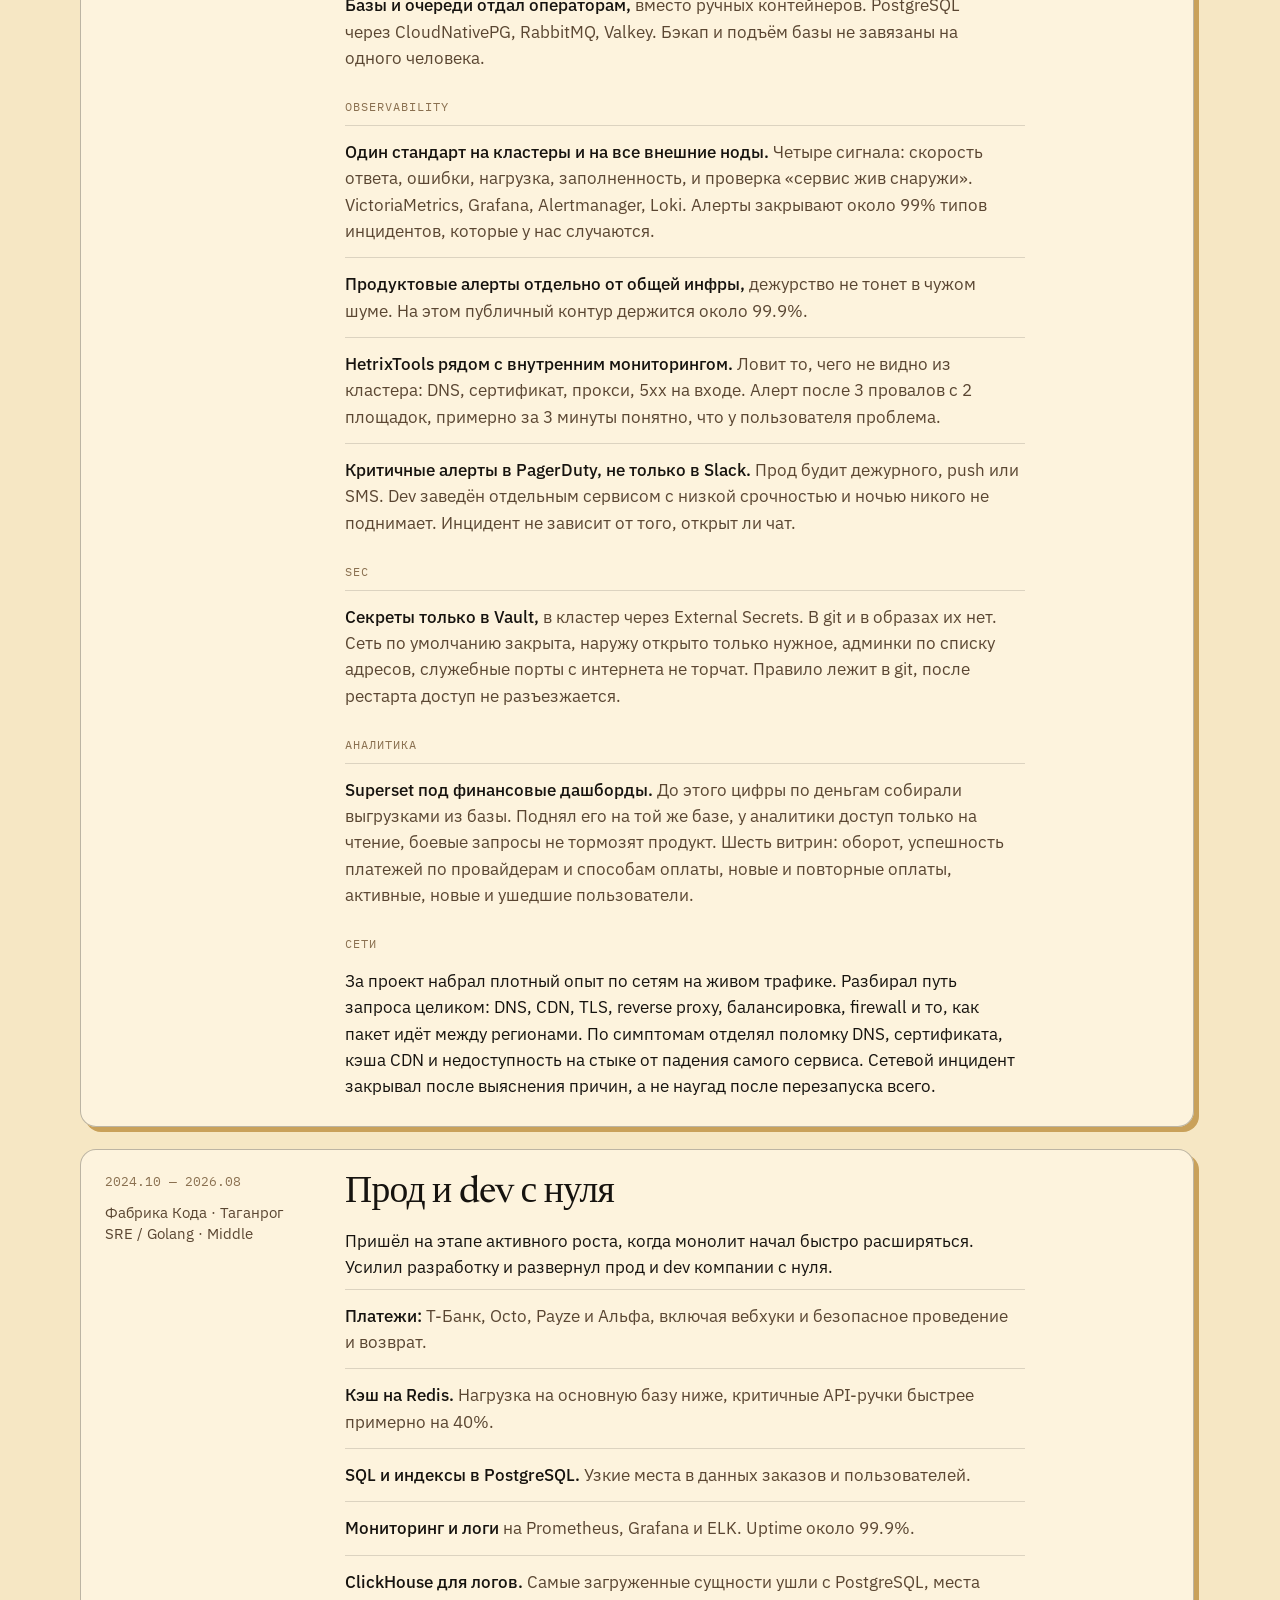
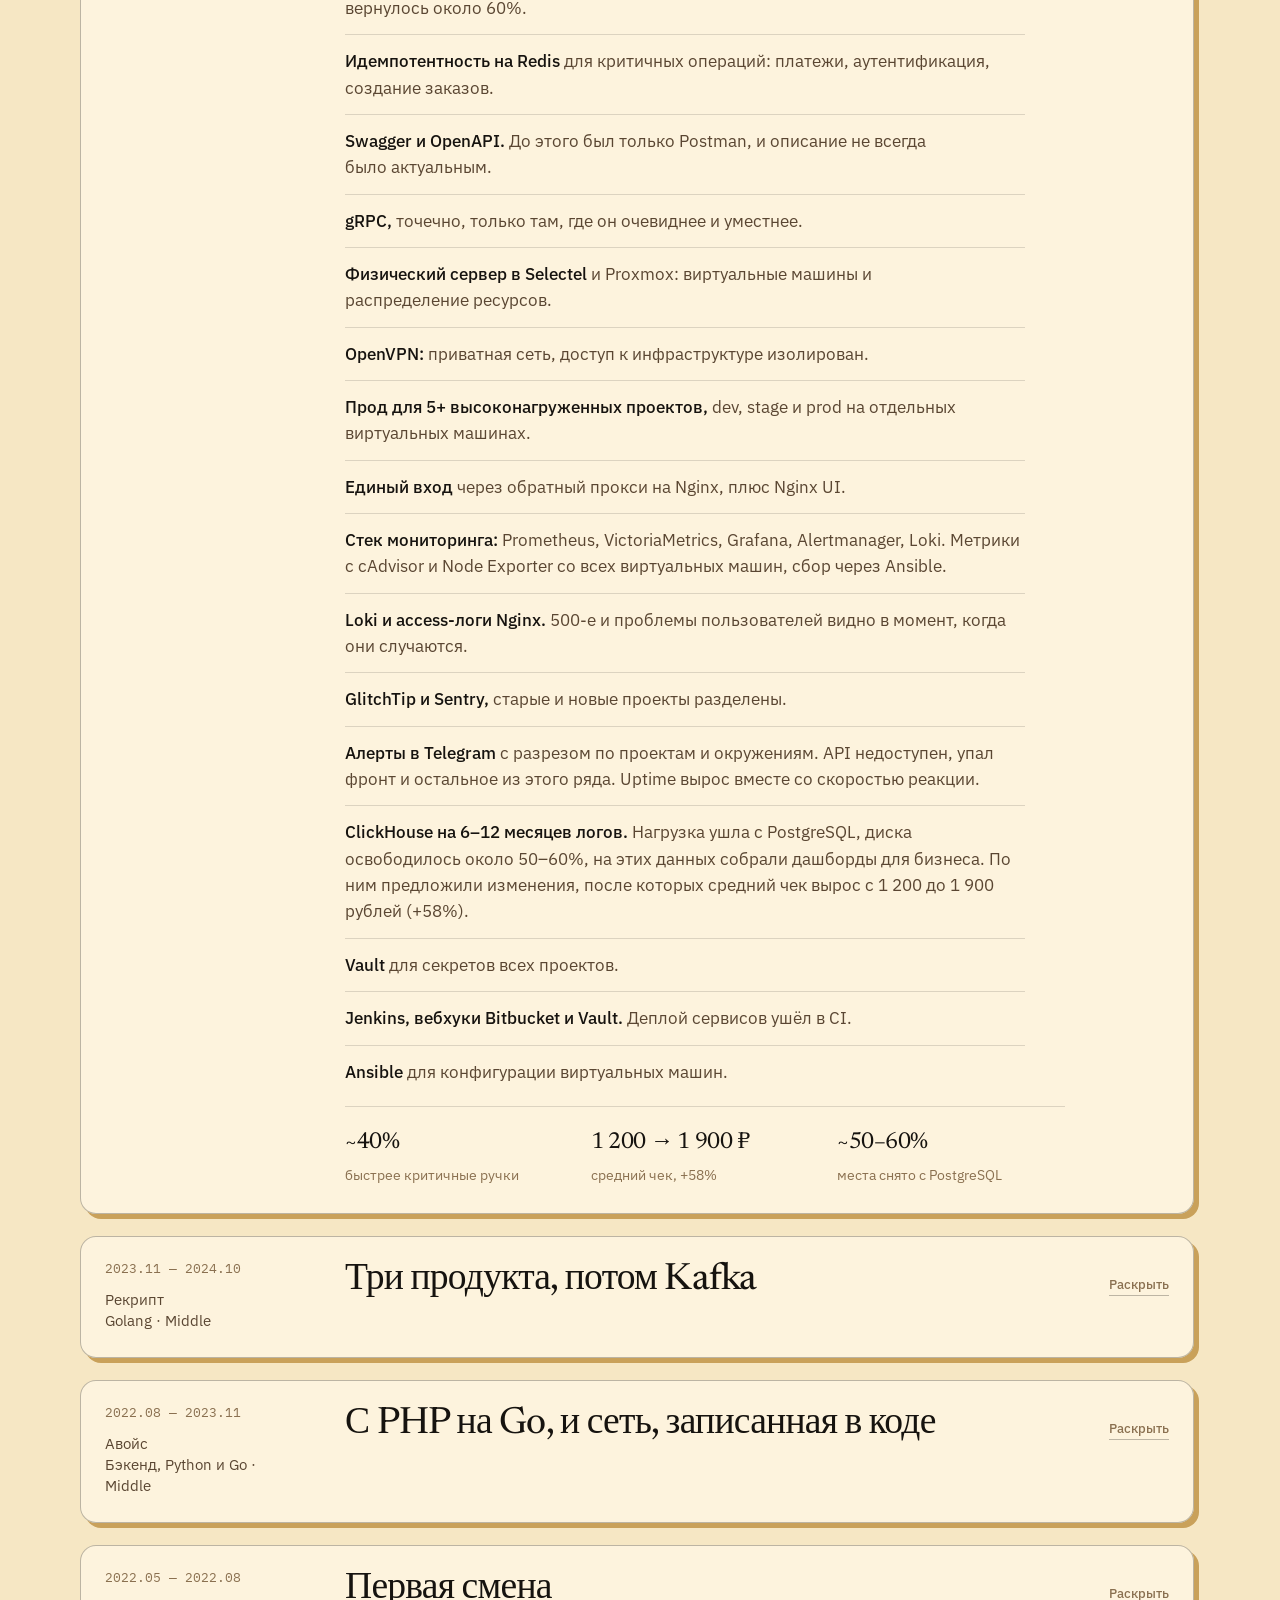
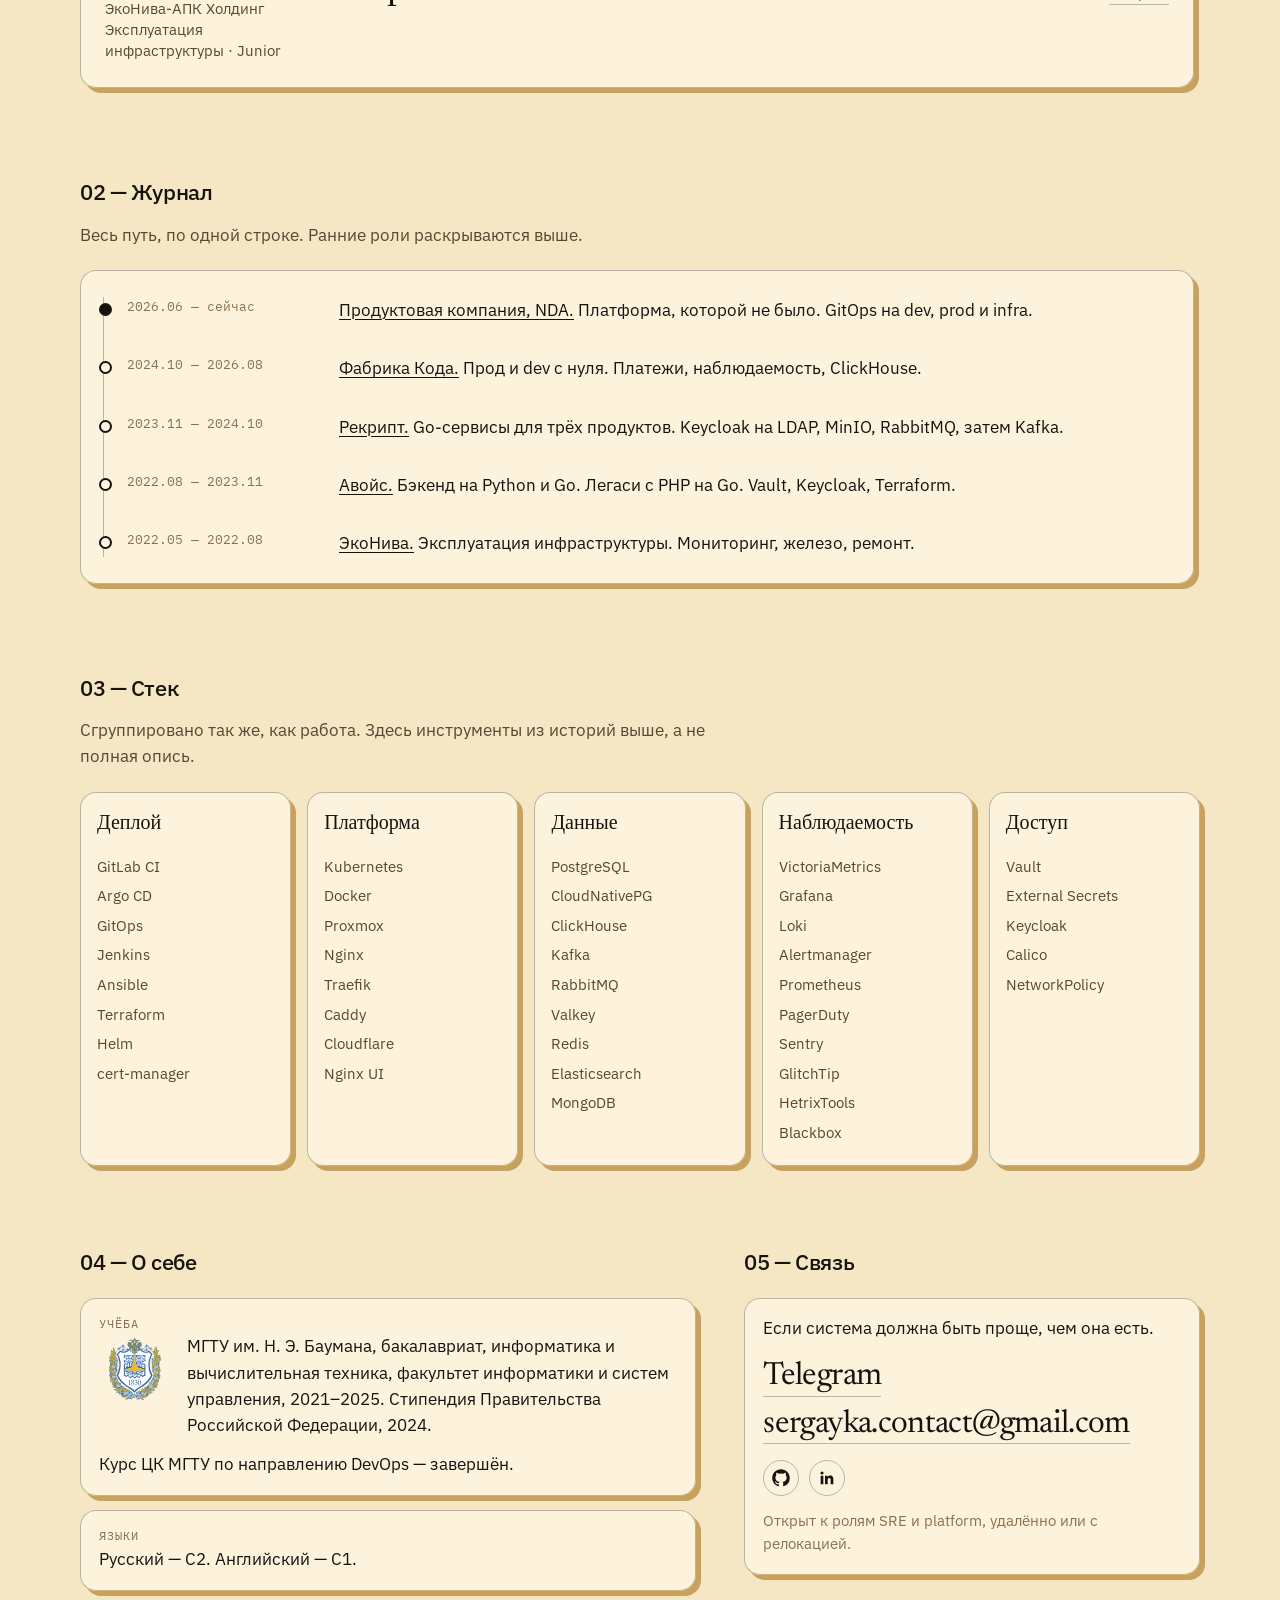
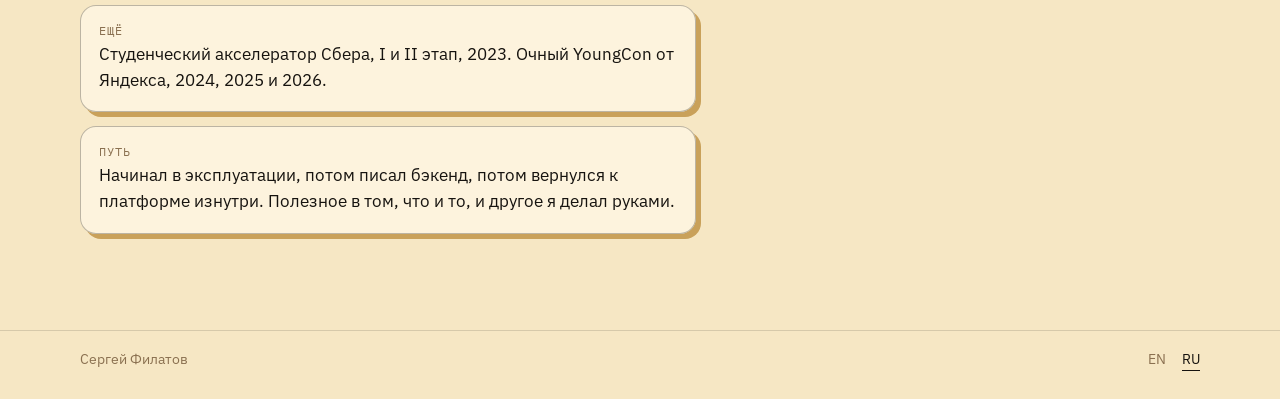
==== commit 16551787: "fix: use the public contact email The page now points to sergayka.contact@gmail.com." ====
--- a/ru/index.html
+++ b/ru/index.html
@@ -27,7 +27,7 @@
     "name": "Сергей Филатов",
     "alternateName": "Sergei Filatov",
     "jobTitle": "SRE / Platform Engineer",
-    "email": "mailto:sergaykalabor@gmail.com",
+    "email": "mailto:sergayka.contact@gmail.com",
     "homeLocation": "Таиланд",
     "birthDate": "2004-11-01",
     "knowsLanguage": ["ru", "en"],
@@ -64,7 +64,7 @@
           <p class="dek">Доставка, наблюдаемость и доступ устроены одинаково на dev, prod и infra. Удалённо из Таиланда, открыт к релокации.</p>
           <p class="hero-links">
             <a href="https://t.me/Sergayka" rel="me">Telegram</a>
-            <a href="mailto:sergaykalabor@gmail.com" rel="me">sergaykalabor@gmail.com</a>
+            <a href="mailto:sergayka.contact@gmail.com" rel="me">sergayka.contact@gmail.com</a>
             <a class="icon-link" href="https://github.com/Sergayka" rel="me" aria-label="GitHub">
               <svg viewBox="0 0 24 24" width="20" height="20" aria-hidden="true"><path fill="currentColor" d="M12 1.5C6.2 1.5 1.5 6.2 1.5 12c0 4.64 3.01 8.57 7.18 9.96.53.1.72-.23.72-.51 0-.25-.01-1.08-.02-1.96-2.92.63-3.54-1.24-3.54-1.24-.48-1.21-1.17-1.53-1.17-1.53-.96-.65.07-.64.07-.64 1.06.07 1.62 1.09 1.62 1.09.94 1.61 2.47 1.15 3.07.88.1-.68.37-1.15.67-1.41-2.33-.27-4.78-1.17-4.78-5.19 0-1.15.41-2.09 1.08-2.82-.11-.27-.47-1.34.1-2.79 0 0 .89-.28 2.9 1.08a10.1 10.1 0 0 1 5.28 0c2.01-1.36 2.9-1.08 2.9-1.08.57 1.45.21 2.52.1 2.79.67.73 1.08 1.67 1.08 2.82 0 4.03-2.46 4.92-4.8 5.18.38.33.71.97.71 1.96 0 1.41-.01 2.55-.01 2.9 0 .28.19.61.73.5A10.52 10.52 0 0 0 22.5 12C22.5 6.2 17.8 1.5 12 1.5Z"/></svg>
             </a>
@@ -383,7 +383,7 @@
             <p>Если система должна быть проще, чем она есть.</p>
             <p class="contact-links">
               <a href="https://t.me/Sergayka" rel="me">Telegram</a>
-              <a href="mailto:sergaykalabor@gmail.com" rel="me">sergaykalabor@gmail.com</a>
+              <a href="mailto:sergayka.contact@gmail.com" rel="me">sergayka.contact@gmail.com</a>
             </p>
             <p class="icon-row">
               <a class="icon-link" href="https://github.com/Sergayka" rel="me" aria-label="GitHub">
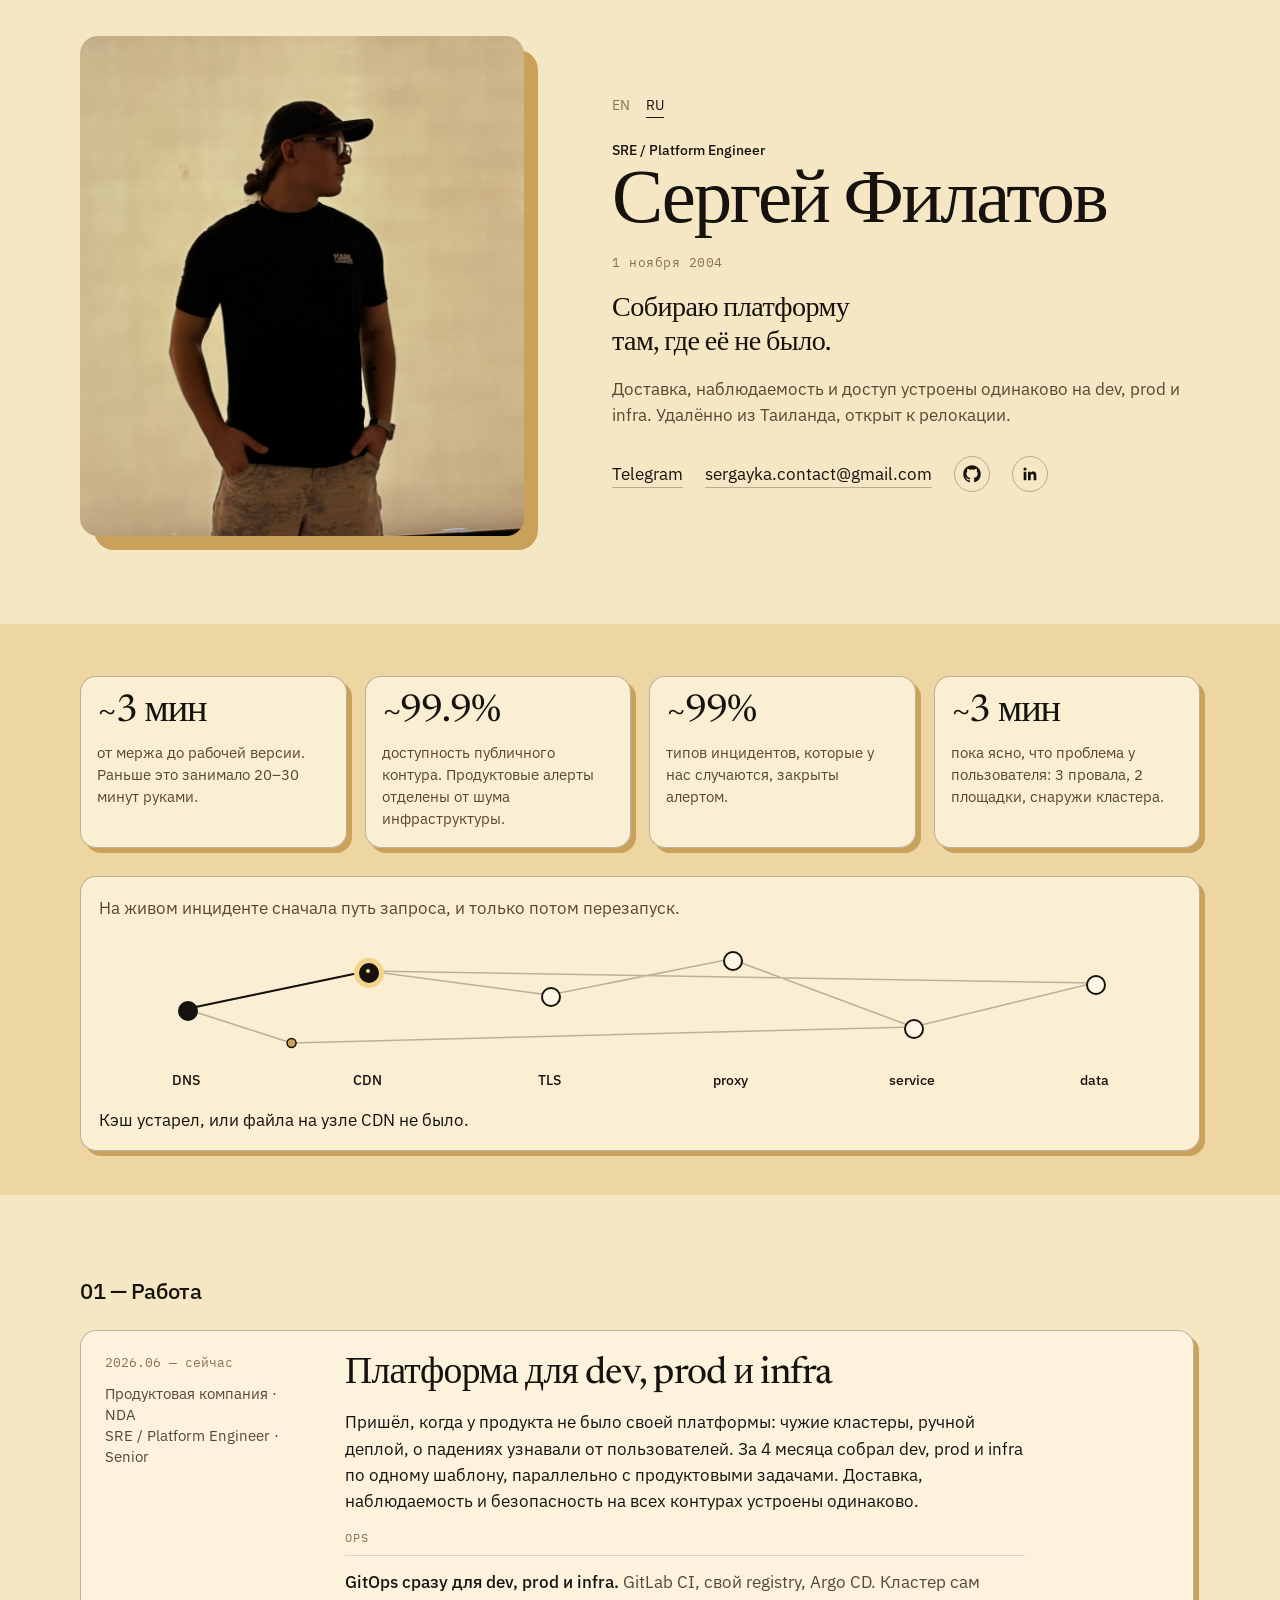
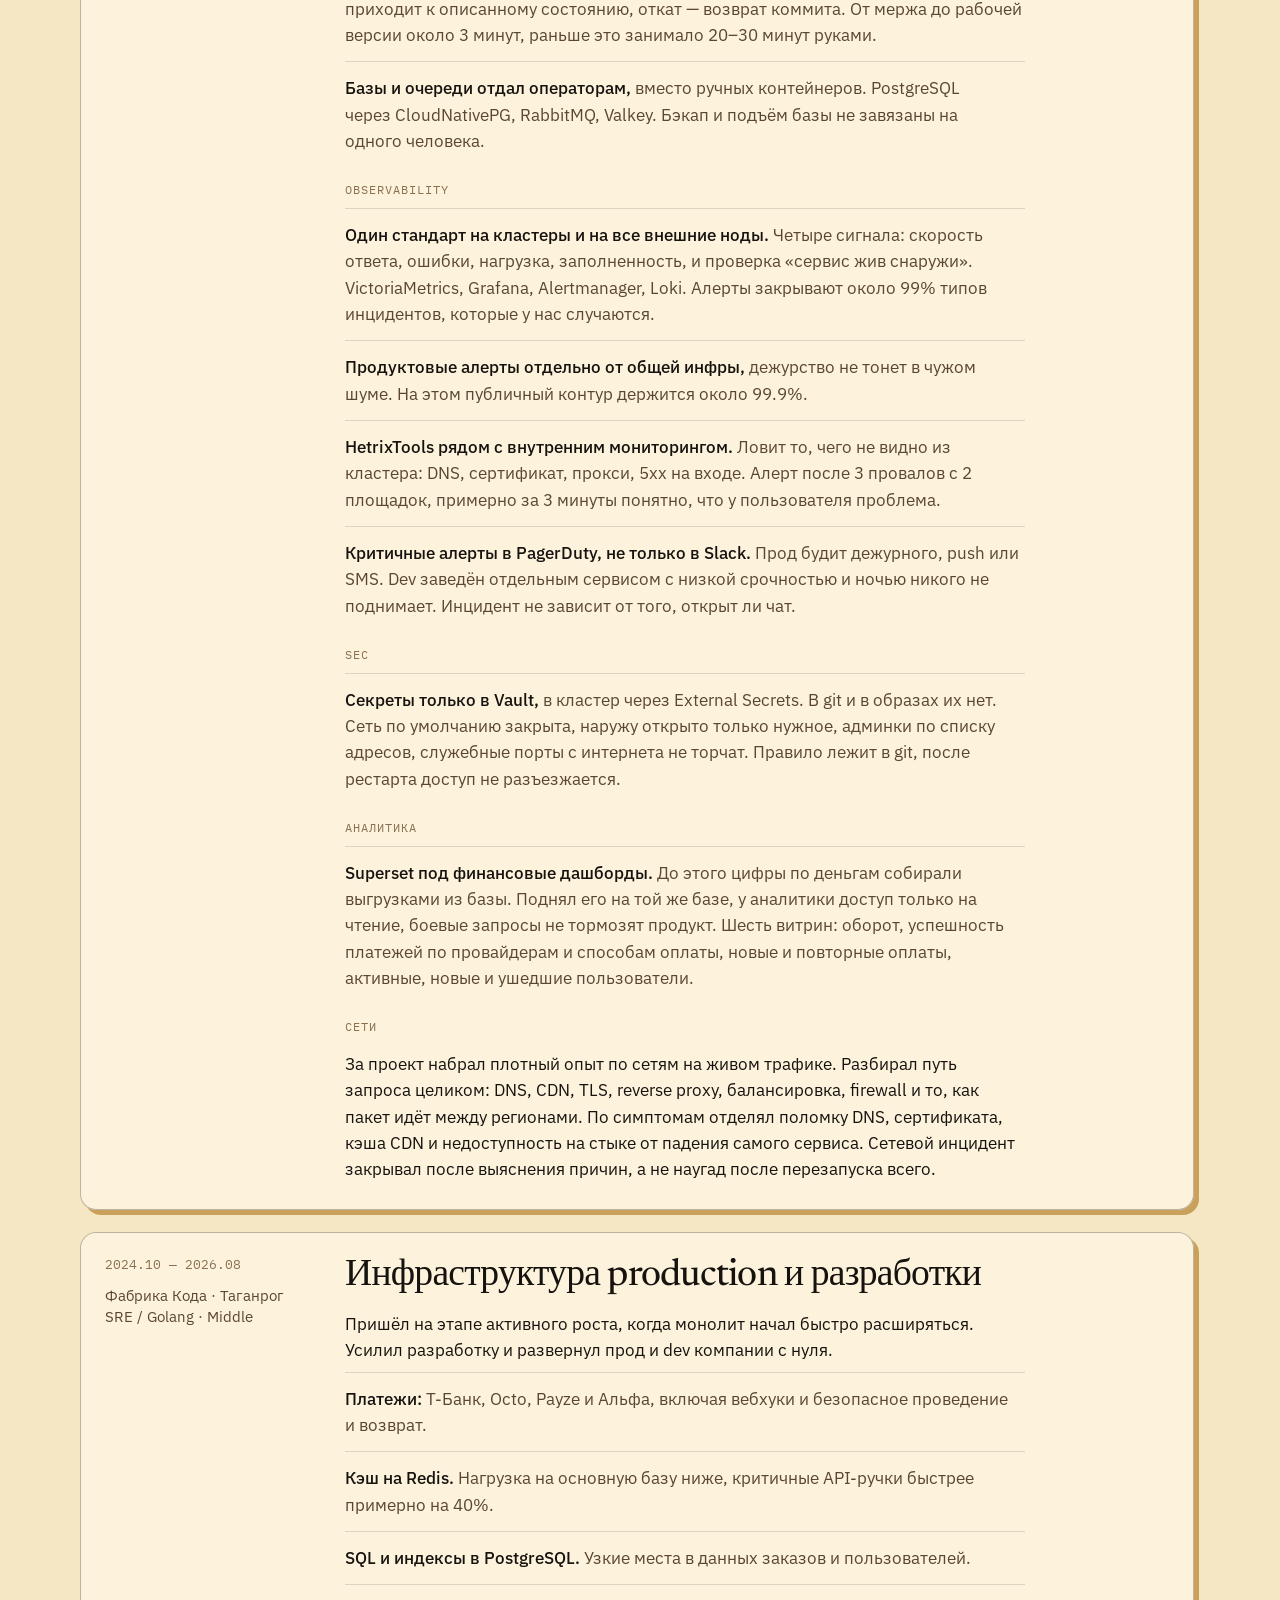
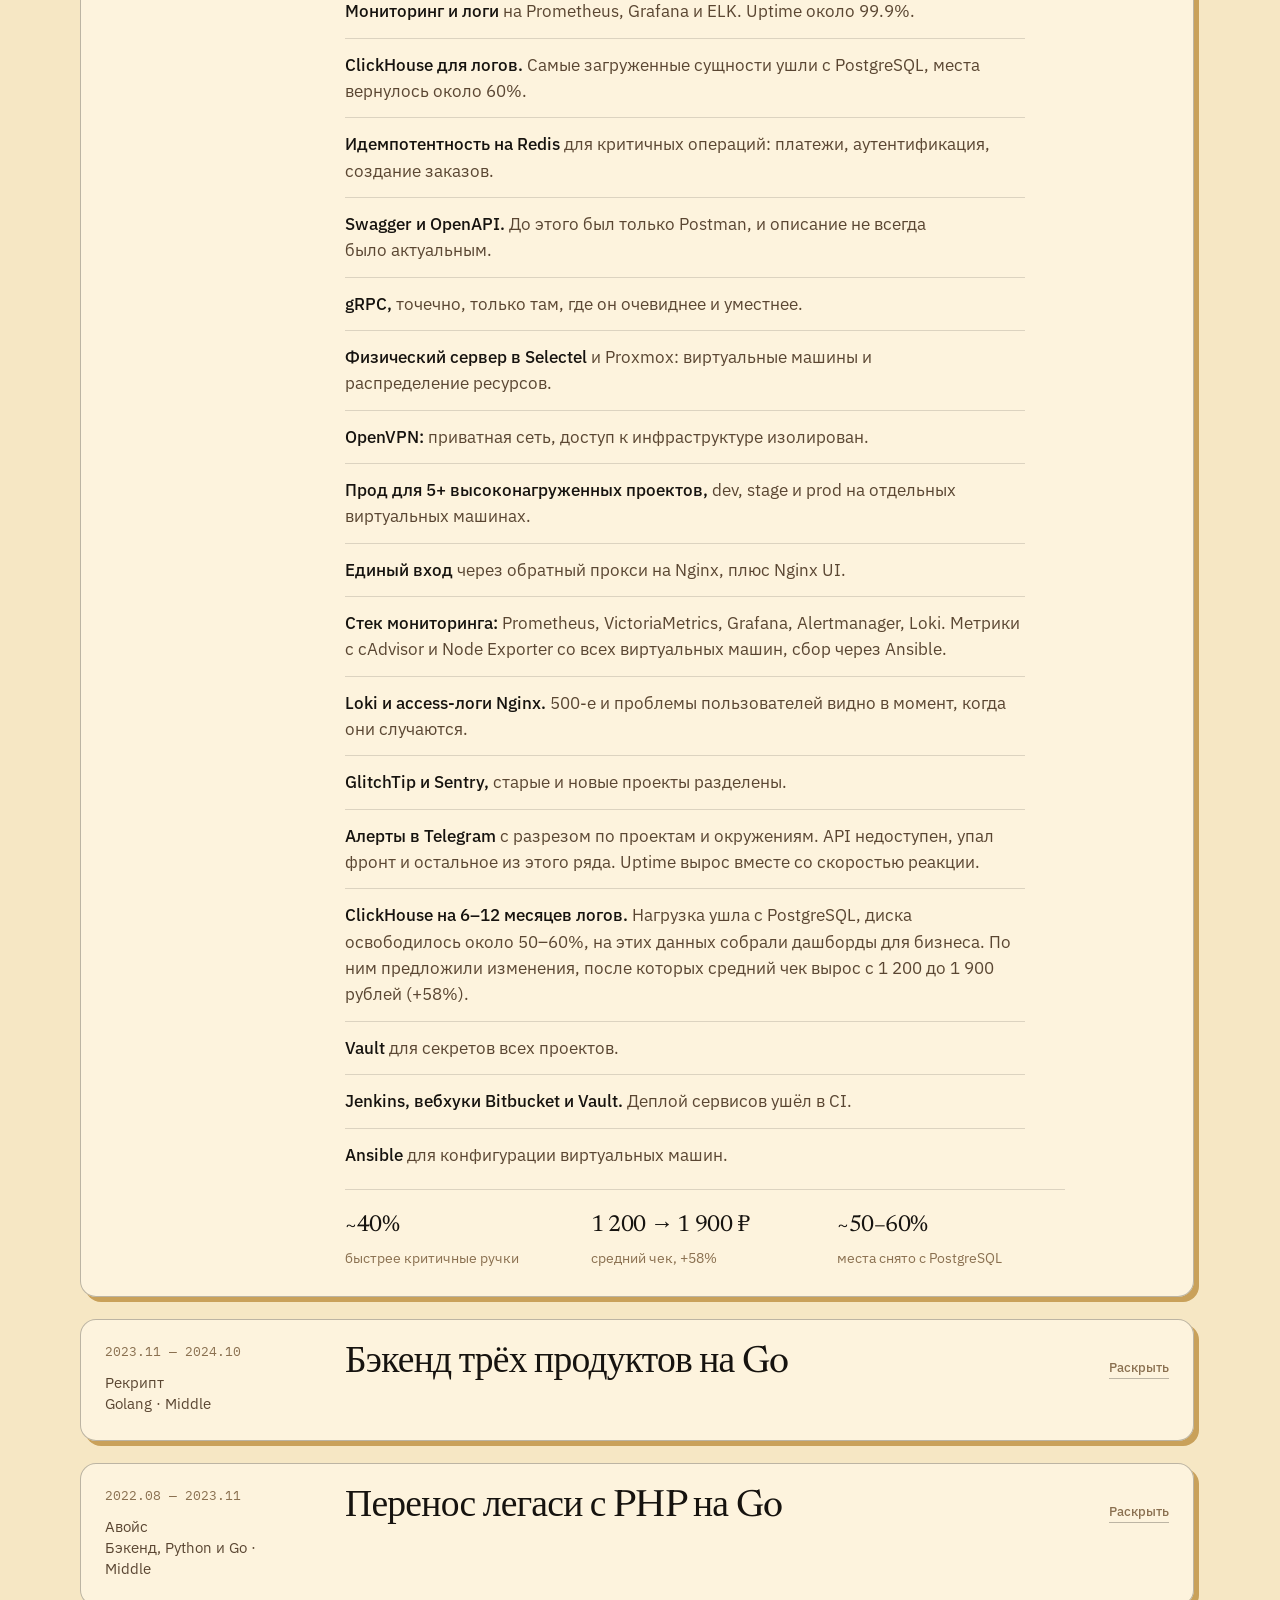
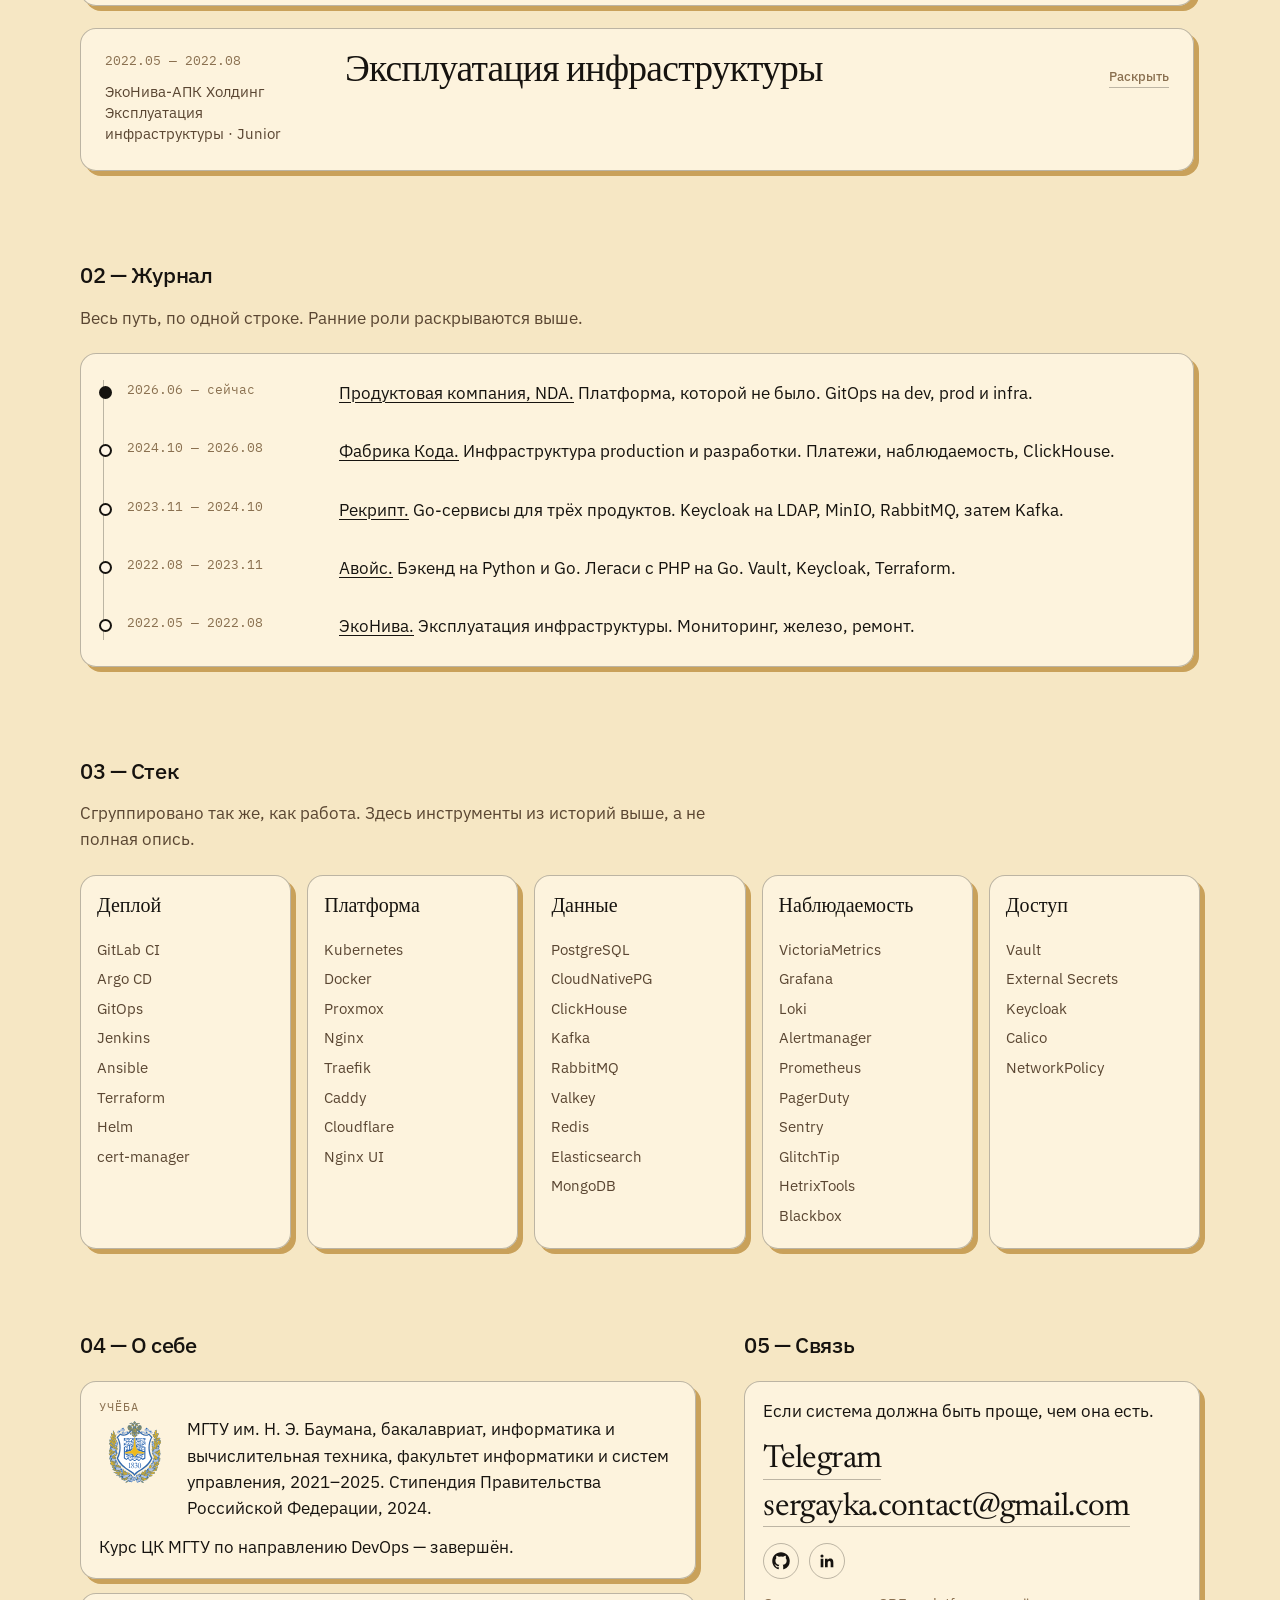
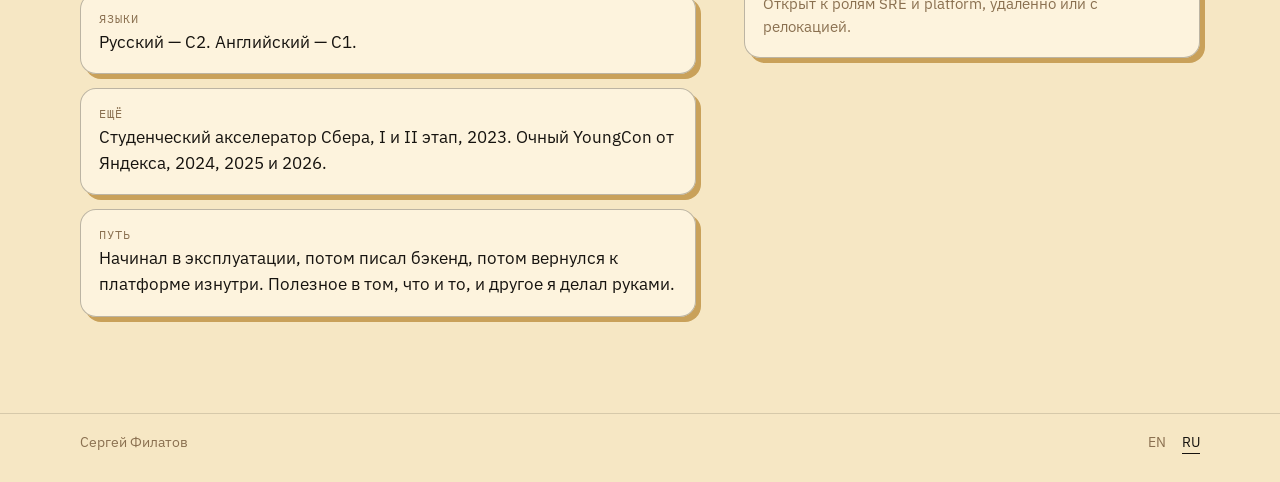
==== commit 1be87200: "feat: draw the request path as a network and calm the role titles" ====
--- a/ru/index.html
+++ b/ru/index.html
@@ -19,7 +19,7 @@
   <link rel="preconnect" href="https://fonts.googleapis.com">
   <link rel="preconnect" href="https://fonts.gstatic.com" crossorigin>
   <link href="https://fonts.googleapis.com/css2?family=IBM+Plex+Mono:wght@400;500&family=IBM+Plex+Sans:wght@400;500&family=Newsreader:opsz,wght@6..72,400;6..72,500&display=swap" rel="stylesheet">
-  <link rel="stylesheet" href="../css/site.css?v=5">
+  <link rel="stylesheet" href="../css/site.css?v=9">
   <script type="application/ld+json">
   {
     "@context": "https://schema.org",
@@ -100,7 +100,8 @@
         <section class="path" data-rail aria-labelledby="path-label">
         <p class="path-label" id="path-label">На живом инциденте сначала путь запроса, и только потом перезапуск.</p>
         <div class="path-run">
-        <div class="track" aria-hidden="true"><span class="fill"></span><span class="packet"></span></div>
+        <svg class="net" aria-hidden="true"><path class="idle"></path><path class="live"></path></svg>
+        <span class="packet" aria-hidden="true"></span>
         <div class="hops">
           <button type="button" data-hop="Имя не резолвится или резолвится не туда.">DNS</button>
           <button type="button" data-hop="Кэш устарел, или файла на узле CDN не было.">CDN</button>
@@ -125,7 +126,7 @@
             <p class="company">Продуктовая компания · NDA<br>SRE / Platform Engineer · Senior</p>
           </div>
           <div class="prose">
-            <h3>Dev, prod и infra по одному шаблону</h3>
+            <h3>Платформа для dev, prod и infra</h3>
             <p>Пришёл, когда у продукта не было своей платформы: чужие кластеры, ручной деплой, о падениях узнавали от пользователей. За 4 месяца собрал dev, prod и infra по одному шаблону, параллельно с продуктовыми задачами. Доставка, наблюдаемость и безопасность на всех контурах устроены одинаково.</p>
             <p class="bucket">Ops</p>
             <ul class="outcomes">
@@ -158,7 +159,7 @@
             <p class="company">Фабрика Кода · Таганрог<br>SRE / Golang · Middle</p>
           </div>
           <div class="prose">
-            <h3>Прод и dev с нуля</h3>
+            <h3>Инфраструктура production и разработки</h3>
             <p>Пришёл на этапе активного роста, когда монолит начал быстро расширяться. Усилил разработку и развернул прод и dev компании с нуля.</p>
             <ul class="outcomes">
               <li><strong>Платежи:</strong> Т-Банк, Octo, Payze и Альфа, включая вебхуки и безопасное проведение и возврат.</li>
@@ -196,7 +197,7 @@
             <p class="company">Рекрипт<br>Golang · Middle</p>
           </div>
           <details class="fold">
-            <summary><h3>Три продукта, потом Kafka</h3></summary>
+            <summary><h3>Бэкенд трёх продуктов на Go</h3></summary>
             <div class="prose">
               <p>Разработка и инфраструктура компании. Полный цикл бэкенда для трёх микросервисных проектов сразу.</p>
               <ul class="outcomes">
@@ -217,7 +218,7 @@
             <p class="company">Авойс<br>Бэкенд, Python и Go · Middle</p>
           </div>
           <details class="fold">
-            <summary><h3>С PHP на Go, и сеть, записанная в коде</h3></summary>
+            <summary><h3>Перенос легаси с PHP на Go</h3></summary>
             <div class="prose">
               <p>Django и Django ORM, FastAPI и SQLAlchemy. Проектировал и оптимизировал, как проекты ходят в данные.</p>
               <ul class="outcomes">
@@ -238,7 +239,7 @@
             <p class="company">ЭкоНива-АПК Холдинг<br>Эксплуатация инфраструктуры · Junior</p>
           </div>
           <details class="fold">
-            <summary><h3>Первая смена</h3></summary>
+            <summary><h3>Эксплуатация инфраструктуры</h3></summary>
             <div class="prose">
               <p>Четыре месяца в эксплуатации, до бэкенда.</p>
               <ul class="outcomes">
@@ -262,7 +263,7 @@
           </li>
           <li>
             <time datetime="2024-10">2024.10 — 2026.08</time>
-            <p><a href="#fabrika">Фабрика Кода.</a> Прод и dev с нуля. Платежи, наблюдаемость, ClickHouse.</p>
+            <p><a href="#fabrika">Фабрика Кода.</a> Инфраструктура production и разработки. Платежи, наблюдаемость, ClickHouse.</p>
           </li>
           <li>
             <time datetime="2023-11">2023.11 — 2024.10</time>
@@ -409,6 +410,6 @@
       </nav>
     </div>
   </footer>
-  <script src="../js/site.js?v=2"></script>
+  <script src="../js/site.js?v=9"></script>
 </body>
 </html>
--- a/css/site.css
+++ b/css/site.css
@@ -269,45 +269,47 @@
 
 .path-run { position: relative; }
 
-.track {
-  position: relative;
-  height: 16px;
-  margin: 2px 0 14px;
-}
-
-.track::before,
-.fill {
+.net {
   position: absolute;
   left: 0;
-  top: 7px;
-  height: 2px;
-  border-radius: 2px;
-}
-
-.track::before {
-  content: "";
-  right: 0;
-  background: var(--line-strong);
-}
-
-.fill {
-  width: var(--x, 0px);
-  background: var(--ink);
-}
+  top: 0;
+  overflow: visible;
+  pointer-events: none;
+}
+
+.net .idle,
+.net .live {
+  fill: none;
+  stroke-linecap: round;
+  stroke-linejoin: round;
+}
+
+.net .idle { stroke: var(--line-strong); stroke-width: 1.5; }
+.net .live { stroke: var(--ink); stroke-width: 2; }
+
+.net .joint {
+  fill: var(--shadow);
+  stroke: var(--ink);
+  stroke-width: 1.5;
+}
+
+.net .joint:nth-child(2) { fill: #fff6e6; }
 
 .packet {
   position: absolute;
-  top: 2px;
-  left: var(--x, 0px);
-  width: 12px;
-  height: 12px;
-  margin-left: -6px;
+  z-index: 2;
+  width: 8px;
+  height: 8px;
+  margin: -4px 0 0 -4px;
+  border: 2px solid var(--ink);
   border-radius: 50%;
-  background: var(--ink);
-  box-shadow: 0 0 0 4px var(--accent-soft);
+  background: var(--accent-soft);
+  pointer-events: none;
 }
 
 .hops {
+  position: relative;
+  z-index: 1;
   display: grid;
   grid-template-columns: repeat(6, minmax(0, 1fr));
   gap: 8px;
@@ -315,28 +317,43 @@
 
 .hops button {
   appearance: none;
-  text-align: left;
-  background: var(--bg);
+  position: relative;
+  display: flex;
+  align-items: flex-end;
+  justify-content: center;
+  min-height: 156px;
+  padding: 126px 4px 4px;
+  background: transparent;
   color: var(--ink);
-  border: 1px solid var(--line-strong);
-  border-radius: 12px;
-  padding: 12px 12px 11px;
+  border: 0;
+  border-radius: 0;
   font-family: var(--sans);
   font-size: 14px;
   font-weight: 500;
+  text-align: center;
   cursor: pointer;
 }
 
-.hops button.is-done {
-  border-color: var(--ink);
-}
-
-.hops button.is-on,
-.hops button:hover,
-.hops button[aria-pressed="true"] {
-  background: var(--accent-soft);
-  border-color: var(--accent);
-  color: var(--accent);
+.hops button::before {
+  content: "";
+  position: absolute;
+  left: 50%;
+  width: 16px;
+  height: 16px;
+  margin-left: -8px;
+  border: 2px solid var(--ink);
+  border-radius: 50%;
+  background: #fff6e6;
+  top: var(--lift, 24px);
+}
+
+.hops button.is-done::before,
+.hops button.is-on::before { background: var(--ink); }
+
+.hops button.is-on::before,
+.hops button:hover::before,
+.hops button[aria-pressed="true"]::before {
+  box-shadow: 0 0 0 5px var(--accent-soft);
 }
 
 .path-note {
@@ -685,16 +702,13 @@
 
   .intro .sentence { animation-delay: 0.08s; }
 
-  .fill,
   .packet {
-    transition: width 0.45s cubic-bezier(0.22, 1, 0.36, 1), left 0.45s cubic-bezier(0.22, 1, 0.36, 1);
+    transition: left 0.45s cubic-bezier(0.22, 1, 0.36, 1), top 0.45s cubic-bezier(0.22, 1, 0.36, 1);
   }
 }
 
 @media (prefers-reduced-motion: reduce) {
   html { scroll-behavior: auto; }
-  .fill,
-  .packet { transition: none; }
 }
 
 @keyframes rise {
@@ -710,7 +724,6 @@
 
 @media (max-width: 720px) {
   .path-run { overflow-x: auto; }
-  .track,
   .hops { min-width: 640px; }
 }
 
